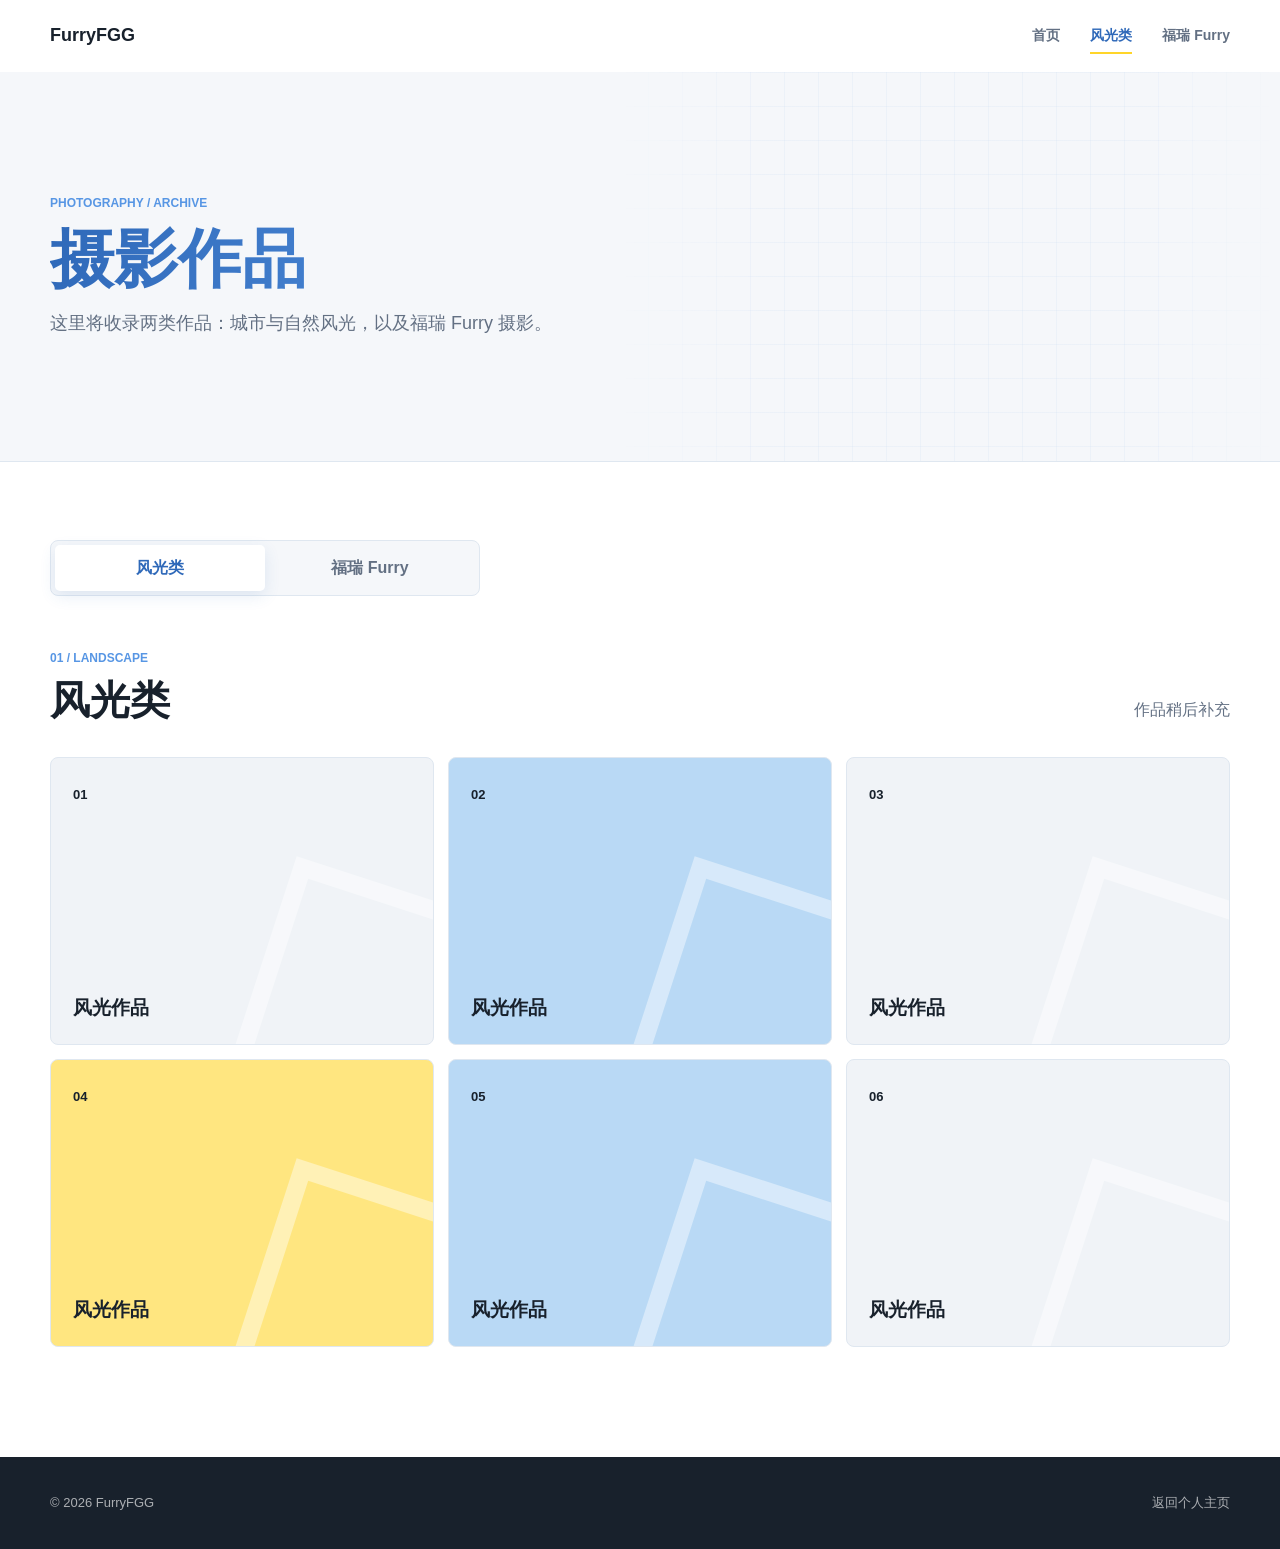
==== gallery.html @ 31b45faa "Redesign personal photography site" ====
<!doctype html>
<html lang="zh-CN">
  <head>
    <meta charset="UTF-8" />
    <meta name="viewport" content="width=device-width, initial-scale=1.0" />
    <meta name="theme-color" content="#4f8fe8" />
    <meta
      name="description"
      content="FurryFGG 风光狗的摄影作品集，收录风光类与福瑞 Furry 摄影。"
    />
    <meta property="og:type" content="website" />
    <meta property="og:title" content="摄影作品 · FurryFGG 风光狗" />
    <meta
      property="og:description"
      content="FurryFGG 的风光类与福瑞 Furry 摄影作品。"
    />
    <meta property="og:url" content="https://furryfgg.com/gallery.html" />
    <title>摄影作品 · FurryFGG 风光狗</title>
    <link rel="canonical" href="https://furryfgg.com/gallery.html" />
    <link rel="stylesheet" href="styles.css" />
    <script src="script.js" defer></script>
  </head>
  <body>
    <a class="skip-link" href="#gallery-main">跳到主要内容</a>

    <header class="site-header" data-header>
      <a class="brand" href="index.html" aria-label="返回首页">
        <span>FurryFGG</span>
      </a>

      <button
        class="menu-toggle"
        type="button"
        aria-label="打开导航"
        aria-expanded="false"
        aria-controls="site-nav"
        data-menu-toggle
      >
        <span></span>
        <span></span>
        <span></span>
      </button>

      <nav class="site-nav" id="site-nav" aria-label="作品导航" data-nav>
        <a href="index.html">首页</a>
        <a href="#landscape" data-gallery-link="landscape">风光类</a>
        <a href="#furry" data-gallery-link="furry">福瑞 Furry</a>
      </nav>
    </header>

    <main id="gallery-main">
      <section class="gallery-hero" aria-labelledby="gallery-title">
        <div class="hero-grid" aria-hidden="true"></div>
        <div class="gallery-hero-inner">
          <p class="section-number">PHOTOGRAPHY / ARCHIVE</p>
          <h1 id="gallery-title">摄影作品</h1>
          <p>这里将收录两类作品：城市与自然风光，以及福瑞 Furry 摄影。</p>
        </div>
      </section>

      <section class="gallery-section" aria-labelledby="gallery-tabs-title">
        <div class="section-inner">
          <h2 class="visually-hidden" id="gallery-tabs-title">作品分类</h2>

          <div class="gallery-tabs" id="gallery-tabs" role="tablist" aria-label="作品分类">
            <button
              type="button"
              role="tab"
              aria-selected="true"
              aria-controls="landscape"
              id="tab-landscape"
              data-gallery-tab="landscape"
            >风光类</button>
            <button
              type="button"
              role="tab"
              aria-selected="false"
              aria-controls="furry"
              id="tab-furry"
              tabindex="-1"
              data-gallery-tab="furry"
            >福瑞 Furry</button>
          </div>

          <section
            class="gallery-panel"
            id="landscape"
            role="tabpanel"
            aria-labelledby="tab-landscape"
            data-gallery-panel="landscape"
          >
            <div class="gallery-panel-heading">
              <p class="section-number">01 / LANDSCAPE</p>
              <h2>风光类</h2>
              <p>作品稍后补充</p>
            </div>
            <div class="gallery-grid">
              <article class="gallery-placeholder reveal"><span>01</span><p>风光作品</p></article>
              <article class="gallery-placeholder gallery-placeholder-blue reveal"><span>02</span><p>风光作品</p></article>
              <article class="gallery-placeholder reveal"><span>03</span><p>风光作品</p></article>
              <article class="gallery-placeholder gallery-placeholder-yellow reveal"><span>04</span><p>风光作品</p></article>
              <article class="gallery-placeholder gallery-placeholder-blue reveal"><span>05</span><p>风光作品</p></article>
              <article class="gallery-placeholder reveal"><span>06</span><p>风光作品</p></article>
            </div>
          </section>

          <section
            class="gallery-panel"
            id="furry"
            role="tabpanel"
            aria-labelledby="tab-furry"
            data-gallery-panel="furry"
            hidden
          >
            <div class="gallery-panel-heading">
              <p class="section-number">02 / FURRY</p>
              <h2>福瑞 Furry</h2>
              <p>作品稍后补充</p>
            </div>
            <div class="gallery-grid">
              <article class="gallery-placeholder gallery-placeholder-yellow reveal"><span>01</span><p>福瑞作品</p></article>
              <article class="gallery-placeholder reveal"><span>02</span><p>福瑞作品</p></article>
              <article class="gallery-placeholder gallery-placeholder-blue reveal"><span>03</span><p>福瑞作品</p></article>
              <article class="gallery-placeholder reveal"><span>04</span><p>福瑞作品</p></article>
              <article class="gallery-placeholder gallery-placeholder-yellow reveal"><span>05</span><p>福瑞作品</p></article>
              <article class="gallery-placeholder gallery-placeholder-blue reveal"><span>06</span><p>福瑞作品</p></article>
            </div>
          </section>
        </div>
      </section>
    </main>

    <footer class="site-footer">
      <p>© <span data-year>2026</span> FurryFGG</p>
      <a href="index.html">返回个人主页</a>
    </footer>
  </body>
</html>
---- styles.css ----
:root {
  --blue: #5796e4;
  --blue-deep: #2f69b9;
  --blue-light: #b8ddff;
  --yellow: #ffd529;
  --yellow-deep: #e4ac00;
  --ink: #18212c;
  --muted: #637083;
  --paper: #ffffff;
  --soft: #f5f7fa;
  --line: #dfe7f0;
  --header-height: 72px;
  --content-width: 1180px;
  --shadow: 0 18px 55px rgba(47, 105, 185, 0.12);
}

*,
*::before,
*::after {
  box-sizing: border-box;
  letter-spacing: 0;
}

html {
  scroll-behavior: smooth;
  scroll-padding-top: calc(var(--header-height) + 20px);
}

body {
  margin: 0;
  color: var(--ink);
  background: var(--paper);
  font-family: "Segoe UI", "PingFang SC", "Microsoft YaHei", sans-serif;
  font-size: 16px;
  line-height: 1.7;
  -webkit-font-smoothing: antialiased;
}

body.nav-open {
  overflow: hidden;
}

a {
  color: inherit;
  text-decoration: none;
}

button,
a {
  -webkit-tap-highlight-color: transparent;
}

button {
  color: inherit;
  font: inherit;
}

.skip-link {
  position: fixed;
  z-index: 1000;
  top: 12px;
  left: 12px;
  padding: 8px 12px;
  color: var(--paper);
  background: var(--blue-deep);
  border-radius: 4px;
  transform: translateY(-160%);
}

.skip-link:focus {
  transform: translateY(0);
}

.site-header {
  position: fixed;
  z-index: 100;
  top: 0;
  right: 0;
  left: 0;
  height: var(--header-height);
  display: flex;
  align-items: center;
  justify-content: space-between;
  padding: 0 max(24px, calc((100% - var(--content-width)) / 2));
  border-bottom: 1px solid transparent;
  background: rgba(255, 255, 255, 0.84);
  backdrop-filter: blur(16px);
  transition: box-shadow 180ms ease, border-color 180ms ease;
}

.site-header.is-scrolled {
  border-color: rgba(220, 226, 234, 0.88);
  box-shadow: 0 8px 24px rgba(24, 33, 44, 0.06);
}

.brand {
  display: inline-flex;
  align-items: center;
  gap: 10px;
  font-size: 18px;
  font-weight: 760;
}

.site-nav {
  display: flex;
  align-items: center;
  gap: 30px;
}

.site-nav a {
  position: relative;
  padding: 8px 0;
  color: var(--muted);
  font-size: 14px;
  font-weight: 650;
  transition: color 160ms ease;
}

.site-nav a::after {
  position: absolute;
  right: 0;
  bottom: 1px;
  left: 0;
  height: 2px;
  content: "";
  background: var(--yellow);
  transform: scaleX(0);
  transform-origin: right;
  transition: transform 180ms ease;
}

.site-nav a:hover,
.site-nav a:focus-visible,
.site-nav a.is-active {
  color: var(--blue-deep);
}

.site-nav a:hover::after,
.site-nav a:focus-visible::after,
.site-nav a.is-active::after {
  transform: scaleX(1);
  transform-origin: left;
}

.menu-toggle {
  display: none;
  width: 44px;
  height: 44px;
  padding: 11px;
  border: 0;
  background: transparent;
  cursor: pointer;
}

.menu-toggle span {
  display: block;
  width: 22px;
  height: 2px;
  margin: 4px 0;
  background: var(--ink);
  transition: transform 180ms ease, opacity 180ms ease;
}

.hero {
  position: relative;
  min-height: 78svh;
  margin-top: var(--header-height);
  overflow: hidden;
  background: var(--paper);
}

.hero-inner {
  position: relative;
  z-index: 2;
  width: min(calc(100% - 48px), var(--content-width));
  min-height: 78svh;
  margin: 0 auto;
  display: flex;
  align-items: center;
}

.hero-copy {
  position: relative;
  z-index: 3;
  width: 70%;
  padding: 54px 0 80px;
}

.eyebrow,
.section-number,
.photo-slot p,
.coming-note,
.friend-info-label {
  margin: 0;
  font-size: 12px;
  line-height: 1.4;
  font-weight: 800;
  text-transform: uppercase;
}

.eyebrow {
  display: inline-flex;
  align-items: center;
  gap: 10px;
  color: var(--blue);
}

.eyebrow::before {
  width: 34px;
  height: 4px;
  content: "";
  background: var(--yellow);
}

.hero h1 {
  margin: 18px 0 24px;
  font-size: 76px;
  line-height: 0.98;
  font-weight: 820;
}

.hero h1 span,
.hero h1 strong {
  display: block;
}

.hero h1 span {
  color: var(--ink);
}

.hero h1 strong {
  margin-top: 10px;
  color: transparent;
  background: linear-gradient(100deg, var(--blue-deep), var(--blue), var(--blue-light));
  background-clip: text;
  -webkit-background-clip: text;
  font-weight: inherit;
}

.hero-lead {
  max-width: 560px;
  margin: 0;
  color: var(--muted);
  font-size: 19px;
}

.hero-actions {
  display: flex;
  flex-wrap: wrap;
  gap: 12px;
  margin-top: 30px;
}

.button {
  min-height: 46px;
  display: inline-flex;
  align-items: center;
  justify-content: center;
  padding: 11px 20px;
  border: 1px solid transparent;
  border-radius: 6px;
  font-size: 15px;
  font-weight: 750;
  transition: transform 160ms ease, box-shadow 160ms ease, background 160ms ease;
}

.button:hover {
  transform: translateY(-2px);
}

.button:focus-visible,
.site-nav a:focus-visible,
.contact-source a:focus-visible,
.menu-toggle:focus-visible {
  outline: 3px solid rgba(87, 150, 228, 0.28);
  outline-offset: 3px;
}

.button-primary {
  color: var(--paper);
  background: var(--blue);
  box-shadow: 0 10px 24px rgba(87, 150, 228, 0.24);
}

.button-primary:hover {
  background: var(--blue-deep);
}

.button-secondary {
  color: var(--ink);
  border-color: var(--line);
  background: var(--paper);
}

.button-secondary:hover {
  border-color: var(--yellow-deep);
  box-shadow: 0 10px 24px rgba(24, 33, 44, 0.08);
}

.hero-watermark {
  position: absolute;
  z-index: 1;
  right: 0;
  margin: 0;
  color: rgba(87, 150, 228, 0.1);
  font-size: 190px;
  line-height: 1;
  font-weight: 900;
  user-select: none;
}

.hero-grid {
  position: absolute;
  inset: 0 0 0 48%;
  opacity: 0.72;
  background-image: linear-gradient(rgba(87, 150, 228, 0.07) 1px, transparent 1px),
    linear-gradient(90deg, rgba(87, 150, 228, 0.07) 1px, transparent 1px);
  background-size: 34px 34px;
  mask-image: linear-gradient(to right, transparent, #000 22%, #000 80%, transparent);
}

.hero-accent {
  position: absolute;
  z-index: 1;
  top: 13%;
  right: 6%;
  width: 170px;
  height: 12px;
  background: var(--yellow);
  transform: rotate(-5deg);
}

.scroll-cue {
  position: absolute;
  z-index: 5;
  bottom: 18px;
  left: 50%;
  width: 38px;
  height: 38px;
  display: grid;
  place-items: center;
  color: var(--blue-deep);
  border: 1px solid var(--line);
  border-radius: 50%;
  background: var(--paper);
  transform: translateX(-50%);
  animation: cue-bounce 1.8s ease-in-out infinite;
}

.section {
  padding: 104px 24px;
}

.section-inner {
  width: min(100%, var(--content-width));
  margin: 0 auto;
}

.about-section {
  background: var(--soft);
  border-top: 1px solid var(--line);
}

.section-heading {
  max-width: 760px;
  margin-bottom: 54px;
}

.section-number {
  margin-bottom: 13px;
  color: var(--blue);
}

.section-heading h2,
.friends-copy h2,
.contact-inner h2 {
  margin: 0;
  font-size: 46px;
  line-height: 1.15;
}

.section-heading > p:last-child {
  margin: 18px 0 0;
  color: var(--muted);
  font-size: 17px;
}

.about-source {
  display: grid;
  grid-template-columns: repeat(2, minmax(0, 1fr));
  gap: 0 64px;
  border-top: 1px solid var(--line);
}

.about-source p {
  margin: 0;
  padding: 28px 0;
  color: var(--muted);
  border-bottom: 1px solid var(--line);
}

.about-source p:first-child {
  grid-column: 1 / -1;
  color: var(--ink);
  font-size: 24px;
  font-weight: 760;
}

.signature-band {
  padding: 62px 24px;
  background: #e4f1fc;
  border-top: 1px solid #cee3f6;
  border-bottom: 1px solid #cee3f6;
}

.signature-inner {
  width: min(100%, var(--content-width));
  margin: 0 auto;
  display: grid;
  grid-template-columns: 8px 1fr;
  gap: 26px;
  align-items: stretch;
}

.signature-inner > span {
  background: var(--yellow);
}

.signature-inner blockquote {
  margin: 0;
}

.signature-inner p {
  margin: 0;
  color: var(--blue-deep);
  font-size: 23px;
  line-height: 1.6;
  font-weight: 720;
}

.signature-inner p + p {
  margin-top: 7px;
  color: #477196;
  font-size: 18px;
  font-weight: 650;
}

.photography-section {
  background: var(--paper);
}

.section-heading-row {
  max-width: none;
  display: grid;
  grid-template-columns: 1fr minmax(260px, 420px);
  gap: 64px;
  align-items: end;
}

.section-heading-row > p:last-child {
  margin: 0 0 3px;
}

.photo-grid {
  display: grid;
  grid-template-columns: 1.45fr 1fr;
  grid-template-rows: repeat(2, minmax(230px, 1fr));
  gap: 14px;
}

.photo-slot {
  position: relative;
  min-height: 230px;
  overflow: hidden;
  padding: 24px;
  border: 1px solid var(--line);
  border-radius: 8px;
  background-color: var(--soft);
}

.photo-slot::before,
.photo-slot::after {
  position: absolute;
  content: "";
  pointer-events: none;
}

.photo-slot::before {
  inset: 18px;
  border: 1px solid rgba(255, 255, 255, 0.45);
  border-radius: 4px;
}

.photo-slot::after {
  right: 0;
  bottom: 0;
  width: 44%;
  height: 36%;
  background: var(--yellow);
  clip-path: polygon(100% 0, 100% 100%, 0 100%);
  opacity: 0.92;
}

.photo-slot-feature {
  grid-row: 1 / 3;
  min-height: 474px;
  color: var(--ink);
  background: linear-gradient(145deg, #dfefff 0%, #acd4f8 58%, #7fb8ed 100%);
}

.photo-slot-warm {
  color: var(--ink);
  background: #edf0f4;
}

.photo-slot-warm::before {
  border-color: rgba(24, 33, 44, 0.12);
}

.photo-slot-dark {
  color: var(--ink);
  background: #c9ddf1;
}

.photo-slot > div {
  position: absolute;
  z-index: 2;
  bottom: 26px;
  left: 26px;
}

.photo-slot p {
  opacity: 0.72;
}

.photo-slot h3 {
  margin: 2px 0 0;
  font-size: 30px;
  line-height: 1.2;
}

.photo-index {
  position: relative;
  z-index: 2;
  font-size: 13px;
  font-weight: 800;
}

.coming-note {
  display: flex;
  align-items: center;
  gap: 12px;
  margin: 0;
  color: var(--muted);
}

.coming-note span {
  width: 54px;
  height: 3px;
  background: var(--yellow);
}

.photo-footer {
  display: flex;
  align-items: center;
  justify-content: space-between;
  gap: 24px;
  margin-top: 26px;
}

.more-link {
  display: inline-flex;
  align-items: center;
  gap: 10px;
  padding: 8px 0;
  color: var(--blue-deep);
  font-weight: 760;
}

.more-link span {
  font-size: 22px;
  transition: transform 160ms ease;
}

.more-link:hover span {
  transform: translateX(5px);
}

.gallery-hero {
  position: relative;
  min-height: 390px;
  margin-top: var(--header-height);
  overflow: hidden;
  display: flex;
  align-items: center;
  background: var(--soft);
  border-bottom: 1px solid var(--line);
}

.gallery-hero-inner {
  position: relative;
  z-index: 2;
  width: min(calc(100% - 48px), var(--content-width));
  margin: 0 auto;
  padding: 76px 0;
}

.gallery-hero h1 {
  margin: 8px 0 14px;
  color: transparent;
  background: linear-gradient(100deg, var(--blue-deep), var(--blue), #8fc8f6);
  background-clip: text;
  -webkit-background-clip: text;
  font-size: 64px;
  line-height: 1.08;
}

.gallery-hero-inner > p:last-child {
  max-width: 610px;
  margin: 0;
  color: var(--muted);
  font-size: 18px;
}

.gallery-section {
  padding: 78px 24px 110px;
}

.visually-hidden {
  position: absolute;
  width: 1px;
  height: 1px;
  padding: 0;
  overflow: hidden;
  clip: rect(0 0 0 0);
  white-space: nowrap;
  border: 0;
}

.gallery-tabs {
  width: min(100%, 430px);
  display: grid;
  grid-template-columns: repeat(2, 1fr);
  margin-bottom: 54px;
  padding: 4px;
  border: 1px solid var(--line);
  border-radius: 8px;
  background: var(--soft);
}

.gallery-tabs button {
  min-height: 46px;
  padding: 8px 16px;
  color: var(--muted);
  border: 0;
  border-radius: 5px;
  background: transparent;
  font-weight: 740;
  cursor: pointer;
}

.gallery-tabs button[aria-selected="true"] {
  color: var(--blue-deep);
  background: var(--paper);
  box-shadow: 0 5px 16px rgba(47, 105, 185, 0.12);
}

.gallery-tabs button:focus-visible {
  outline: 3px solid rgba(87, 150, 228, 0.28);
  outline-offset: 2px;
}

.gallery-panel[hidden] {
  display: none;
}

.gallery-panel-heading {
  display: grid;
  grid-template-columns: 1fr auto;
  align-items: end;
  gap: 18px 48px;
  margin-bottom: 34px;
}

.gallery-panel-heading .section-number {
  grid-column: 1 / -1;
  margin-bottom: -8px;
}

.gallery-panel-heading h2,
.gallery-panel-heading p {
  margin: 0;
}

.gallery-panel-heading h2 {
  font-size: 40px;
  line-height: 1.15;
}

.gallery-panel-heading > p:last-child {
  color: var(--muted);
}

.gallery-grid {
  display: grid;
  grid-template-columns: repeat(3, minmax(0, 1fr));
  gap: 14px;
}

.gallery-placeholder {
  position: relative;
  aspect-ratio: 4 / 3;
  overflow: hidden;
  padding: 22px;
  border: 1px solid var(--line);
  border-radius: 8px;
  background: #f0f3f7;
}

.gallery-placeholder::after {
  position: absolute;
  right: -12%;
  bottom: -22%;
  width: 58%;
  aspect-ratio: 1;
  content: "";
  border: 18px solid rgba(255, 255, 255, 0.42);
  transform: rotate(18deg);
}

.gallery-placeholder-blue {
  background: #b9d9f5;
}

.gallery-placeholder-yellow {
  background: #ffe680;
}

.gallery-placeholder span,
.gallery-placeholder p {
  position: relative;
  z-index: 2;
}

.gallery-placeholder span {
  font-size: 13px;
  font-weight: 800;
}

.gallery-placeholder p {
  position: absolute;
  bottom: 20px;
  left: 22px;
  margin: 0;
  font-size: 19px;
  font-weight: 760;
}

.friends-section {
  position: relative;
  min-height: 560px;
  overflow: hidden;
  color: var(--ink);
  background: linear-gradient(120deg, #dceeff 0%, #a9d4f8 58%, #83bae9 100%);
}

.friends-inner {
  position: relative;
  z-index: 3;
  width: min(calc(100% - 48px), var(--content-width));
  min-height: 560px;
  margin: 0 auto;
  padding: 102px 0;
  display: grid;
  grid-template-columns: minmax(340px, 0.9fr) minmax(380px, 1fr);
  gap: 90px;
  align-items: start;
}

.friends-copy {
  max-width: 550px;
}

.section-number-light {
  color: #9a7600;
}

.friends-copy h2 {
  font-size: 48px;
}

.friends-copy > p:not(.section-number) {
  margin: 20px 0 28px;
  color: #3f5c78;
  font-size: 17px;
}

.button-yellow {
  color: #3b3100;
  background: var(--yellow);
  box-shadow: 0 12px 28px rgba(47, 105, 185, 0.18);
}

.button-yellow:hover {
  background: #ffe264;
}

.friend-info {
  position: relative;
  z-index: 4;
  padding: 28px;
  border: 1px solid rgba(255, 255, 255, 0.78);
  border-radius: 8px;
  background: rgba(255, 255, 255, 0.64);
  backdrop-filter: blur(12px);
}

.friend-info-label {
  margin-bottom: 14px;
  color: #8b6b00;
}

.friend-info dl,
.friend-info dd {
  margin: 0;
}

.friend-info dl > div {
  display: grid;
  grid-template-columns: 70px 1fr;
  gap: 18px;
  padding: 13px 0;
  border-top: 1px solid rgba(47, 105, 185, 0.2);
}

.friend-info dt {
  color: var(--muted);
}

.friend-info dd {
  overflow-wrap: anywhere;
  font-weight: 650;
}

.contact-section {
  padding-top: 86px;
  padding-bottom: 86px;
  background: var(--soft);
}

.contact-inner {
  display: grid;
  grid-template-columns: 0.72fr 1.28fr;
  gap: 80px;
  align-items: start;
}

.contact-source {
  display: grid;
  border-top: 1px solid var(--line);
}

.contact-source p {
  margin: 0;
  padding: 15px 0;
  overflow-wrap: anywhere;
  border-bottom: 1px solid var(--line);
  font-size: 14px;
}

.contact-source a {
  font-weight: 700;
  text-decoration: underline;
  text-decoration-color: rgba(87, 150, 228, 0.36);
  text-underline-offset: 4px;
}

.contact-source a:hover {
  color: var(--blue);
}

.site-footer {
  min-height: 92px;
  display: flex;
  align-items: center;
  justify-content: space-between;
  gap: 20px;
  padding: 24px max(24px, calc((100% - var(--content-width)) / 2));
  color: rgba(255, 255, 255, 0.64);
  background: var(--ink);
  font-size: 13px;
}

.site-footer p {
  margin: 0;
}

.reveal {
  opacity: 0;
  transform: translateY(24px);
  transition: opacity 620ms ease, transform 620ms cubic-bezier(0.22, 1, 0.36, 1);
}

.reveal.is-visible {
  opacity: 1;
  transform: translateY(0);
}

@keyframes cue-bounce {
  0%,
  100% {
    transform: translate(-50%, 0);
  }
  50% {
    transform: translate(-50%, 5px);
  }
}

@media (max-width: 920px) {
  .hero h1 {
    font-size: 60px;
  }

  .hero-copy {
    width: 74%;
  }

  .hero-watermark {
    right: -20px;
    font-size: 150px;
  }

  .friends-inner {
    grid-template-columns: 1fr 1fr;
    gap: 42px;
  }

}

@media (max-width: 760px) {
  :root {
    --header-height: 64px;
  }

  .site-header {
    padding: 0 18px;
  }

  .menu-toggle {
    display: block;
  }

  .menu-toggle[aria-expanded="true"] span:nth-child(1) {
    transform: translateY(6px) rotate(45deg);
  }

  .menu-toggle[aria-expanded="true"] span:nth-child(2) {
    opacity: 0;
  }

  .menu-toggle[aria-expanded="true"] span:nth-child(3) {
    transform: translateY(-6px) rotate(-45deg);
  }

  .site-nav {
    position: fixed;
    top: var(--header-height);
    right: 0;
    left: 0;
    height: calc(100svh - var(--header-height));
    display: flex;
    flex-direction: column;
    align-items: stretch;
    gap: 0;
    padding: 34px 24px;
    background: rgba(255, 255, 255, 0.98);
    visibility: hidden;
    opacity: 0;
    transform: translateY(-12px);
    transition: opacity 180ms ease, transform 180ms ease, visibility 180ms ease;
  }

  .site-nav.is-open {
    visibility: visible;
    opacity: 1;
    transform: translateY(0);
  }

  .site-nav a {
    padding: 16px 2px;
    border-bottom: 1px solid var(--line);
    font-size: 20px;
  }

  .site-nav a::after {
    display: none;
  }

  .hero,
  .hero-inner {
    min-height: 80svh;
  }

  .hero-inner {
    width: calc(100% - 36px);
    align-items: flex-start;
  }

  .hero-copy {
    width: 100%;
    padding: 52px 0 150px;
  }

  .hero h1 {
    margin-top: 14px;
    font-size: 50px;
  }

  .hero-lead {
    max-width: 92%;
    font-size: 17px;
  }

  .hero-watermark {
    right: -28px;
    bottom: 10%;
    font-size: 112px;
  }

  .hero-grid {
    left: 25%;
  }

  .hero-accent {
    top: auto;
    right: 8%;
    bottom: 22%;
    width: 110px;
    height: 9px;
  }

  .section {
    padding: 78px 18px;
  }

  .section-heading {
    margin-bottom: 38px;
  }

  .section-heading h2,
  .friends-copy h2,
  .contact-inner h2 {
    font-size: 36px;
  }

  .contact-inner,
  .section-heading-row {
    grid-template-columns: 1fr;
  }

  .about-source {
    grid-template-columns: 1fr;
  }

  .about-source p:first-child {
    grid-column: auto;
  }

  .signature-band {
    padding: 48px 18px;
  }

  .signature-inner {
    grid-template-columns: 6px 1fr;
    gap: 18px;
  }

  .signature-inner p {
    font-size: 20px;
  }

  .signature-inner p + p {
    font-size: 16px;
  }

  .section-heading-row {
    gap: 20px;
  }

  .photo-grid {
    grid-template-columns: 1fr;
    grid-template-rows: auto;
  }

  .photo-slot-feature {
    grid-row: auto;
    min-height: 390px;
  }

  .photo-footer {
    align-items: flex-start;
  }

  .gallery-hero {
    min-height: 330px;
  }

  .gallery-hero-inner {
    width: calc(100% - 36px);
    padding: 60px 0;
  }

  .gallery-hero h1 {
    font-size: 48px;
  }

  .gallery-section {
    padding: 60px 18px 82px;
  }

  .gallery-tabs {
    margin-bottom: 42px;
  }

  .gallery-grid {
    grid-template-columns: repeat(2, minmax(0, 1fr));
  }

  .friends-section,
  .friends-inner {
    min-height: 620px;
  }

  .friends-inner {
    grid-template-columns: 1fr;
    gap: 38px;
    padding: 78px 0;
  }

  .friend-info {
    max-width: 560px;
  }

  .contact-inner {
    gap: 36px;
  }

  .site-footer {
    flex-direction: column;
    align-items: flex-start;
    justify-content: center;
  }
}

@media (max-width: 420px) {
  .brand {
    font-size: 16px;
  }

  .hero-copy {
    padding-top: 36px;
    padding-bottom: 130px;
  }

  .hero h1 {
    font-size: 42px;
  }

  .hero-actions {
    gap: 9px;
  }

  .button {
    padding-right: 16px;
    padding-left: 16px;
  }

  .photo-footer {
    flex-direction: column;
    gap: 10px;
  }

  .gallery-hero h1 {
    font-size: 40px;
  }

  .gallery-panel-heading {
    grid-template-columns: 1fr;
    gap: 8px;
  }

  .gallery-panel-heading .section-number {
    grid-column: auto;
    margin-bottom: 2px;
  }

  .gallery-panel-heading h2 {
    font-size: 32px;
  }

  .gallery-grid {
    grid-template-columns: 1fr;
  }

  .section-heading h2,
  .friends-copy h2,
  .contact-inner h2 {
    font-size: 32px;
  }

  .friend-info {
    padding: 22px;
  }

  .friend-info dl > div {
    grid-template-columns: 58px 1fr;
    gap: 10px;
  }
}

@media (prefers-reduced-motion: reduce) {
  html {
    scroll-behavior: auto;
  }

  *,
  *::before,
  *::after {
    animation-duration: 0.01ms !important;
    animation-iteration-count: 1 !important;
    scroll-behavior: auto !important;
    transition-duration: 0.01ms !important;
  }
}
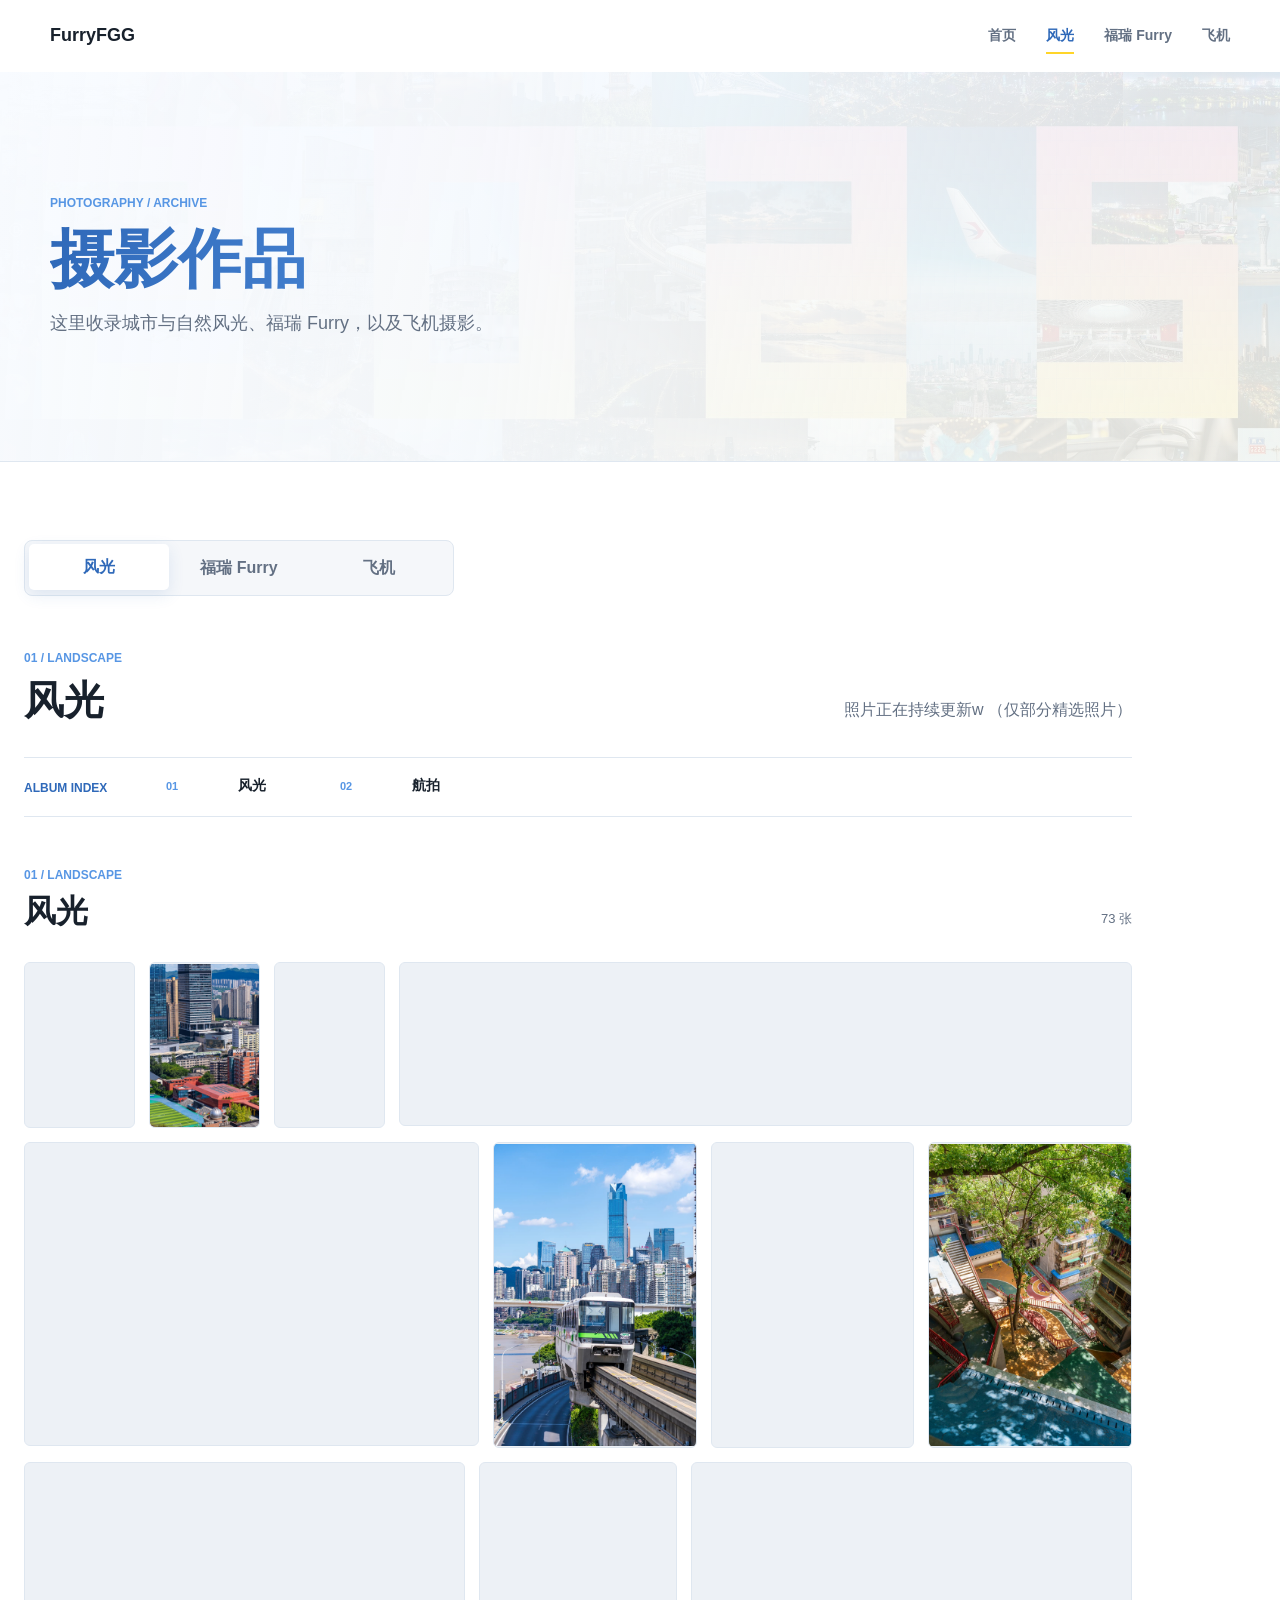
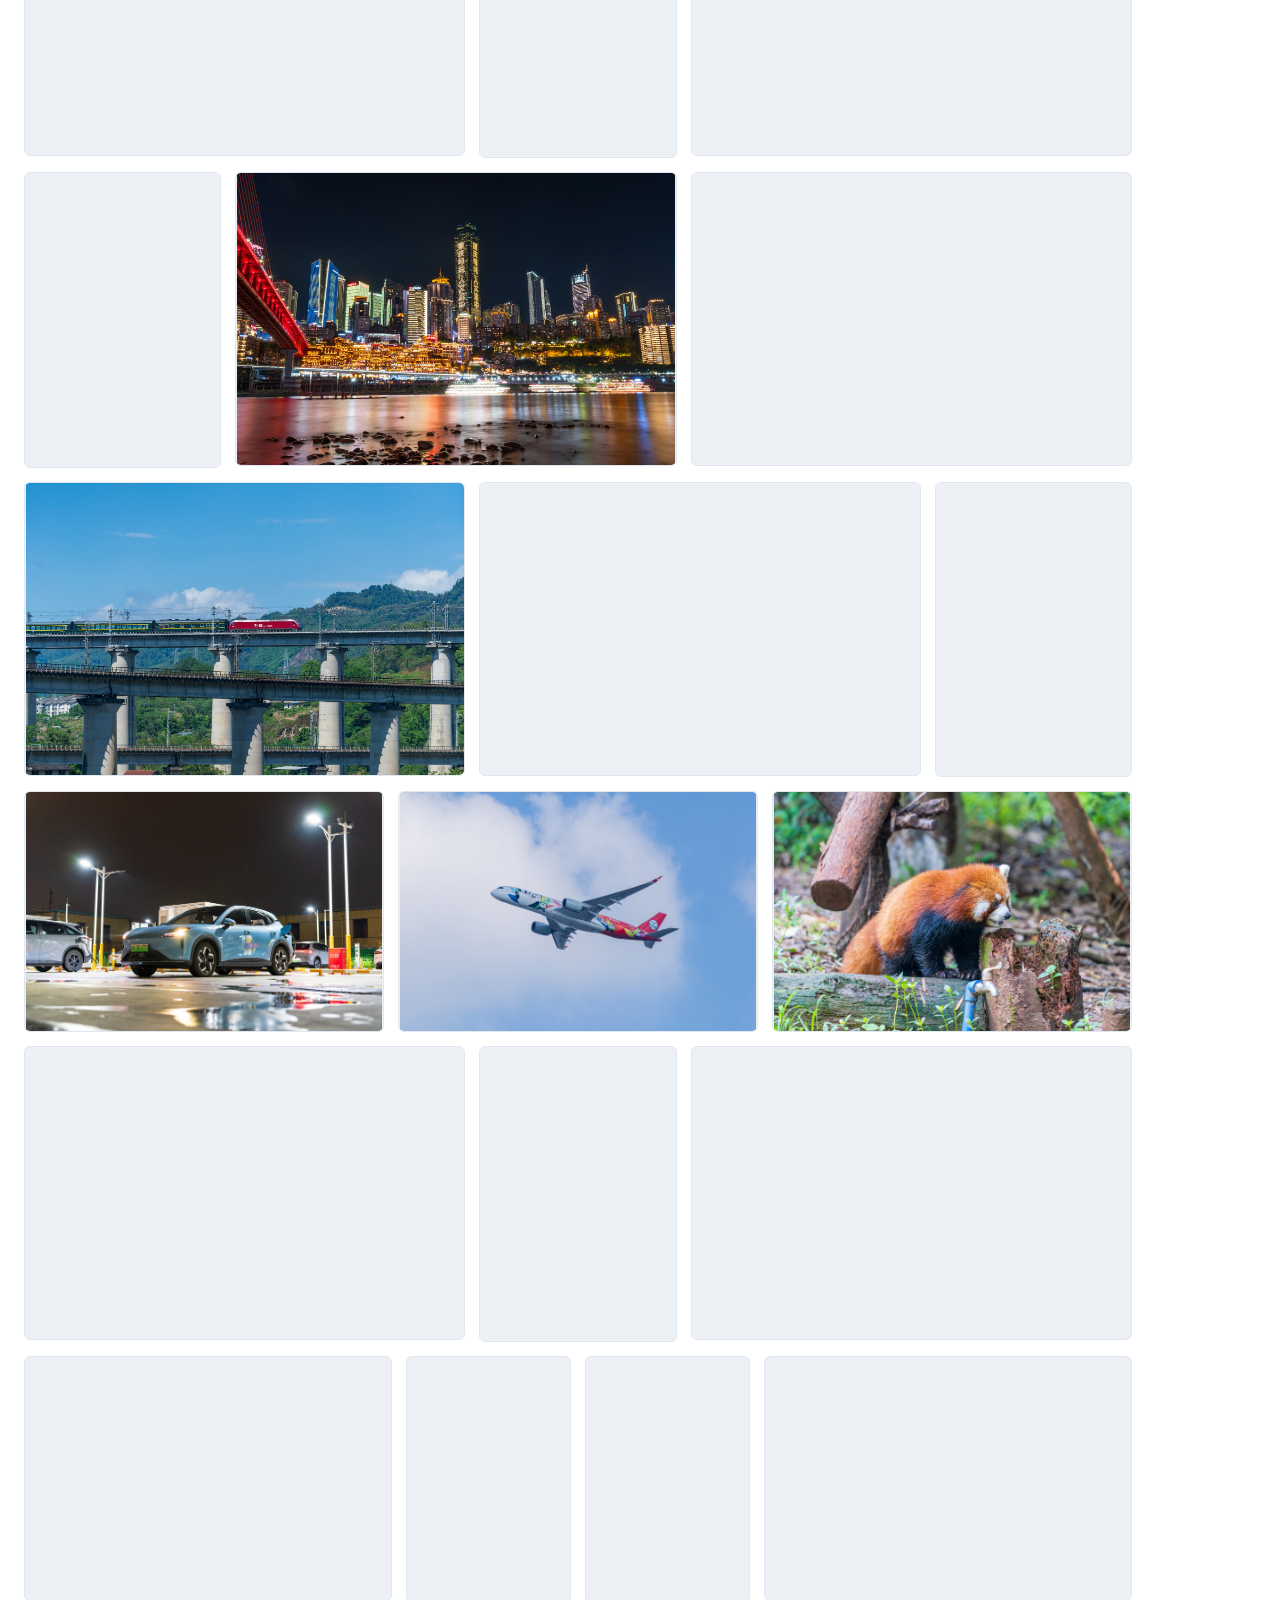
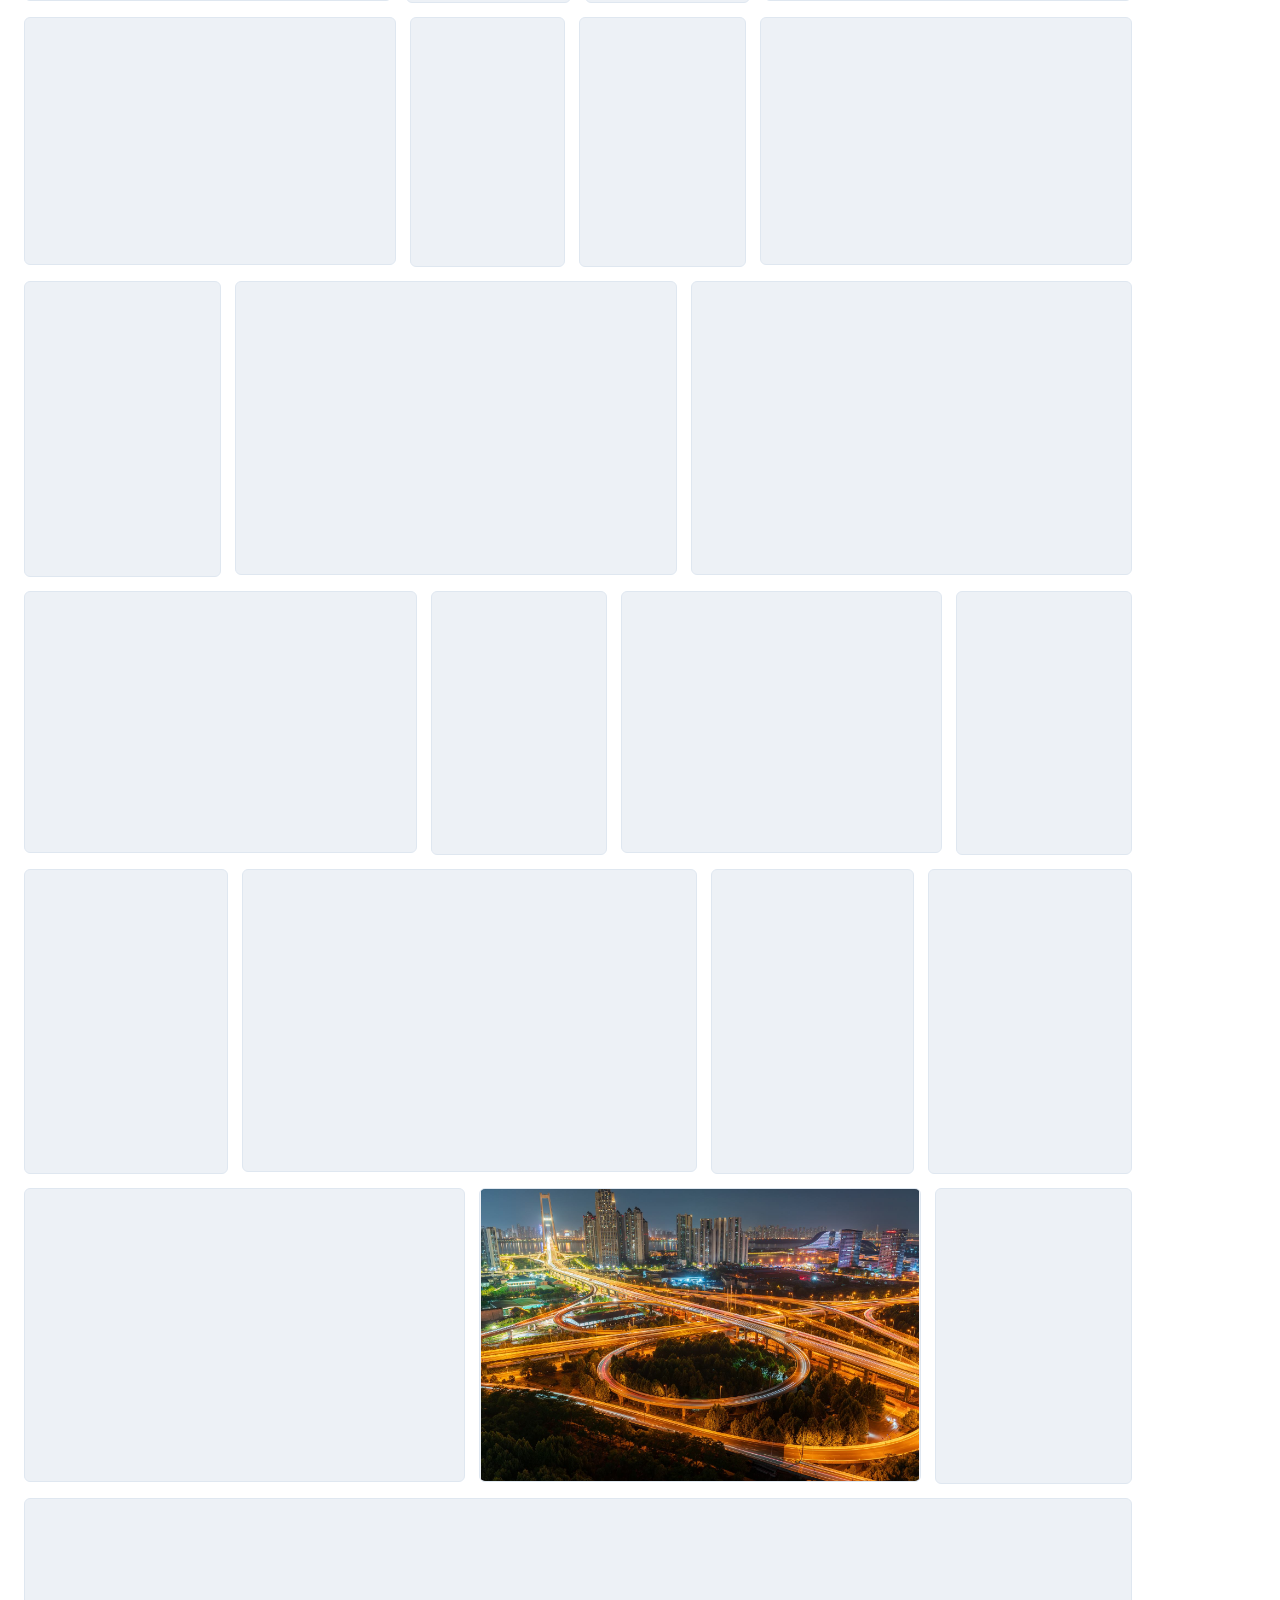
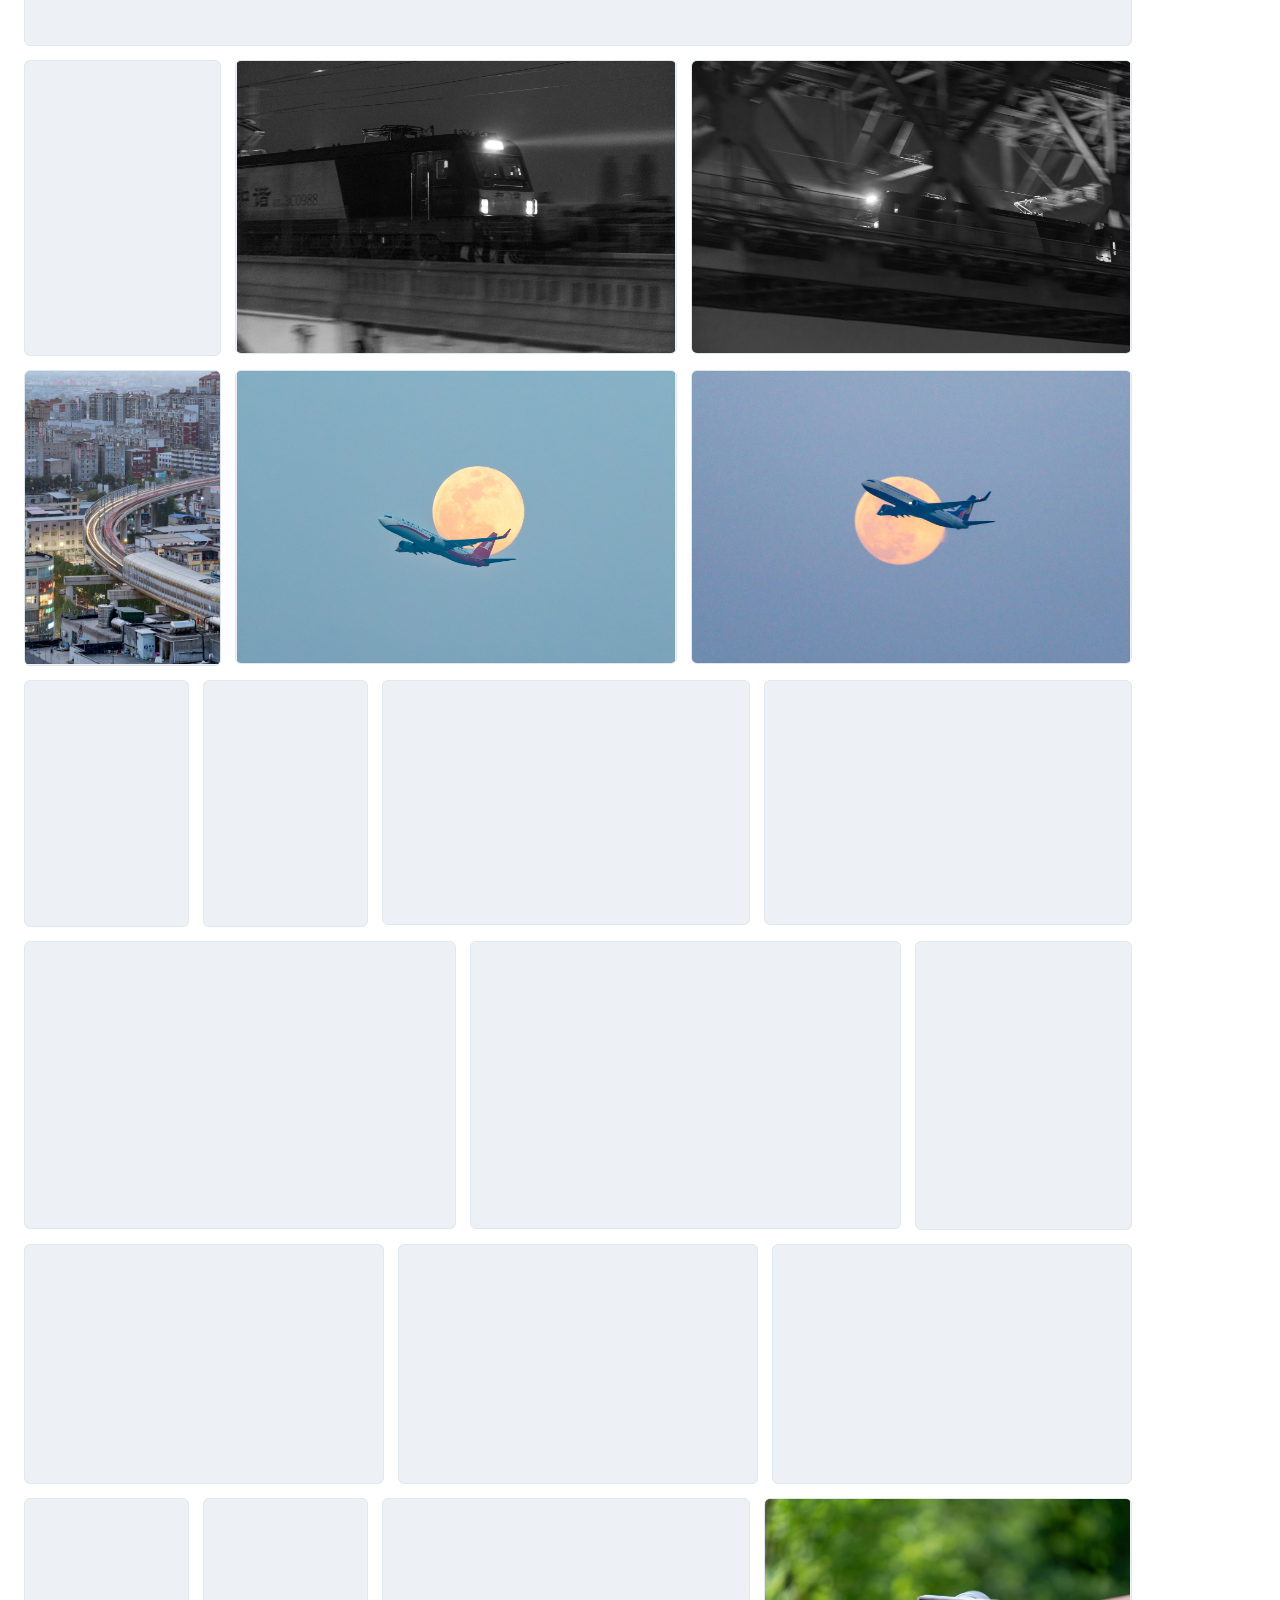
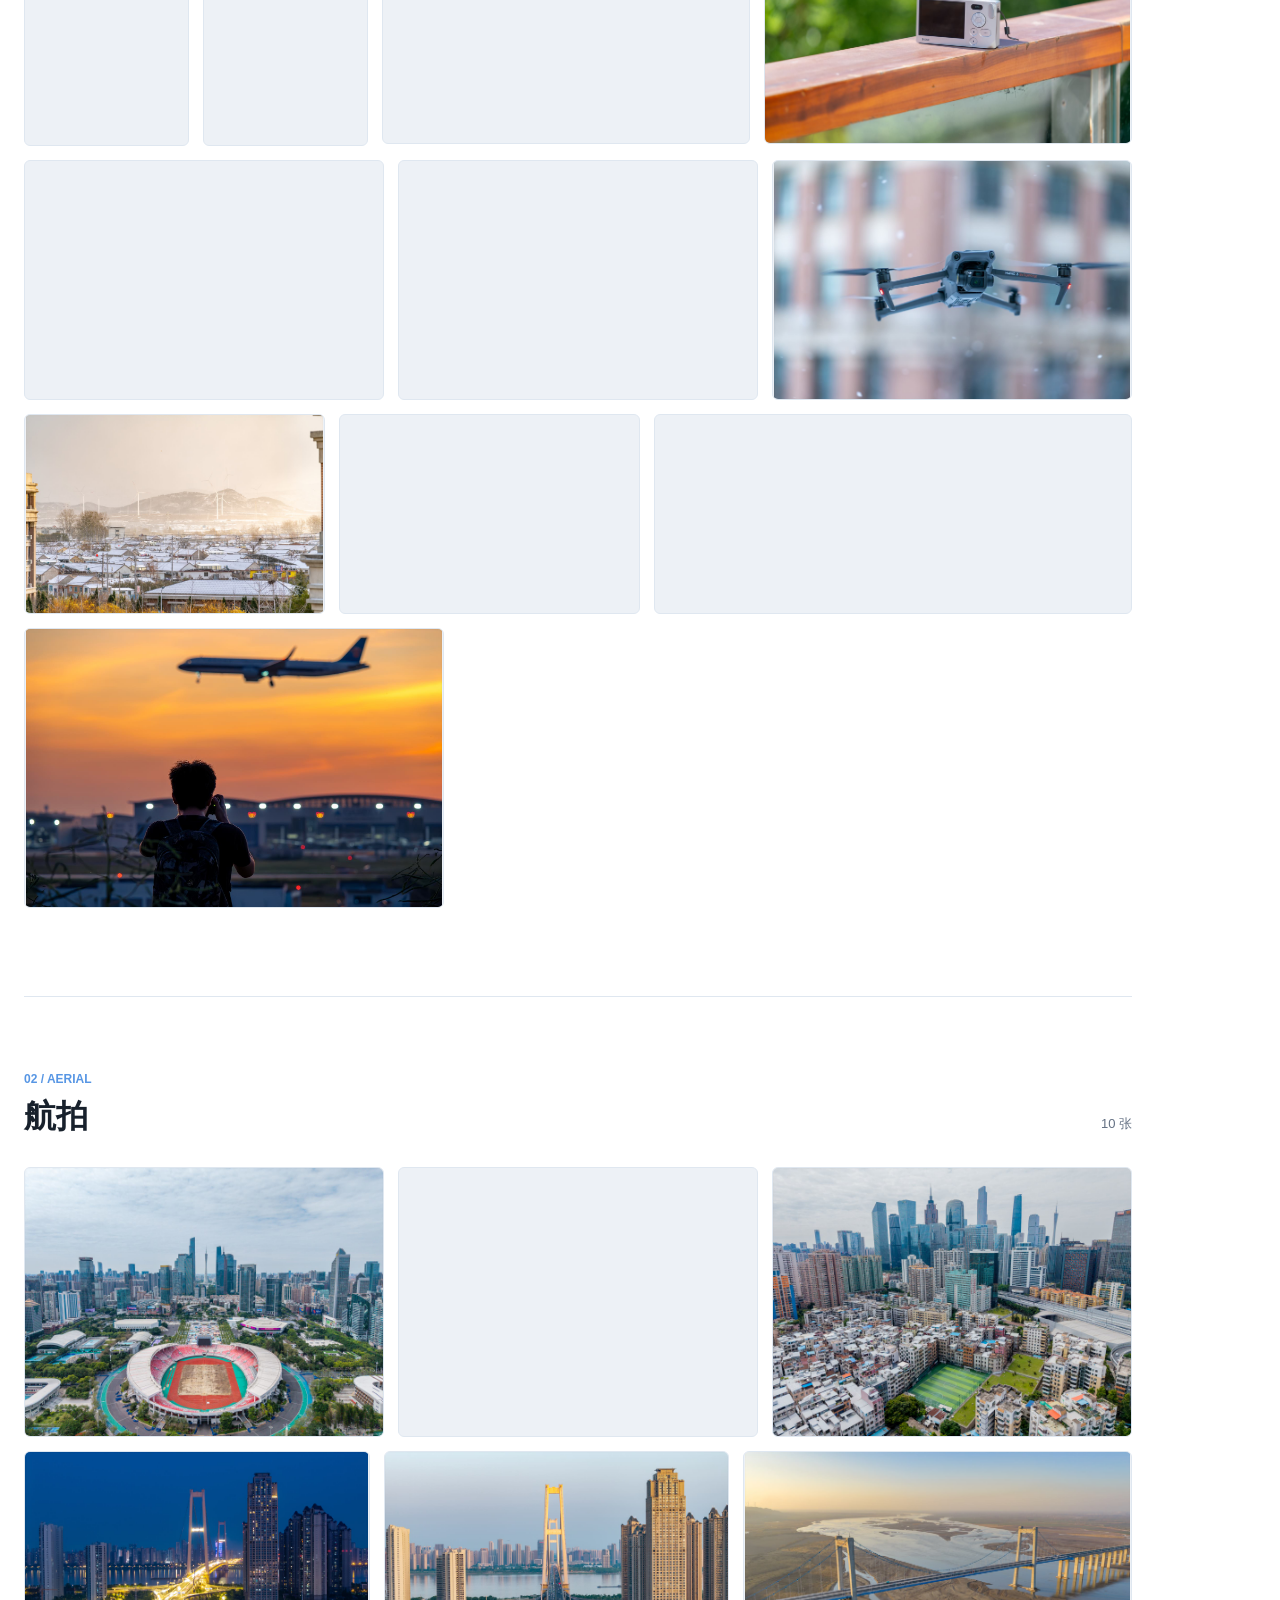
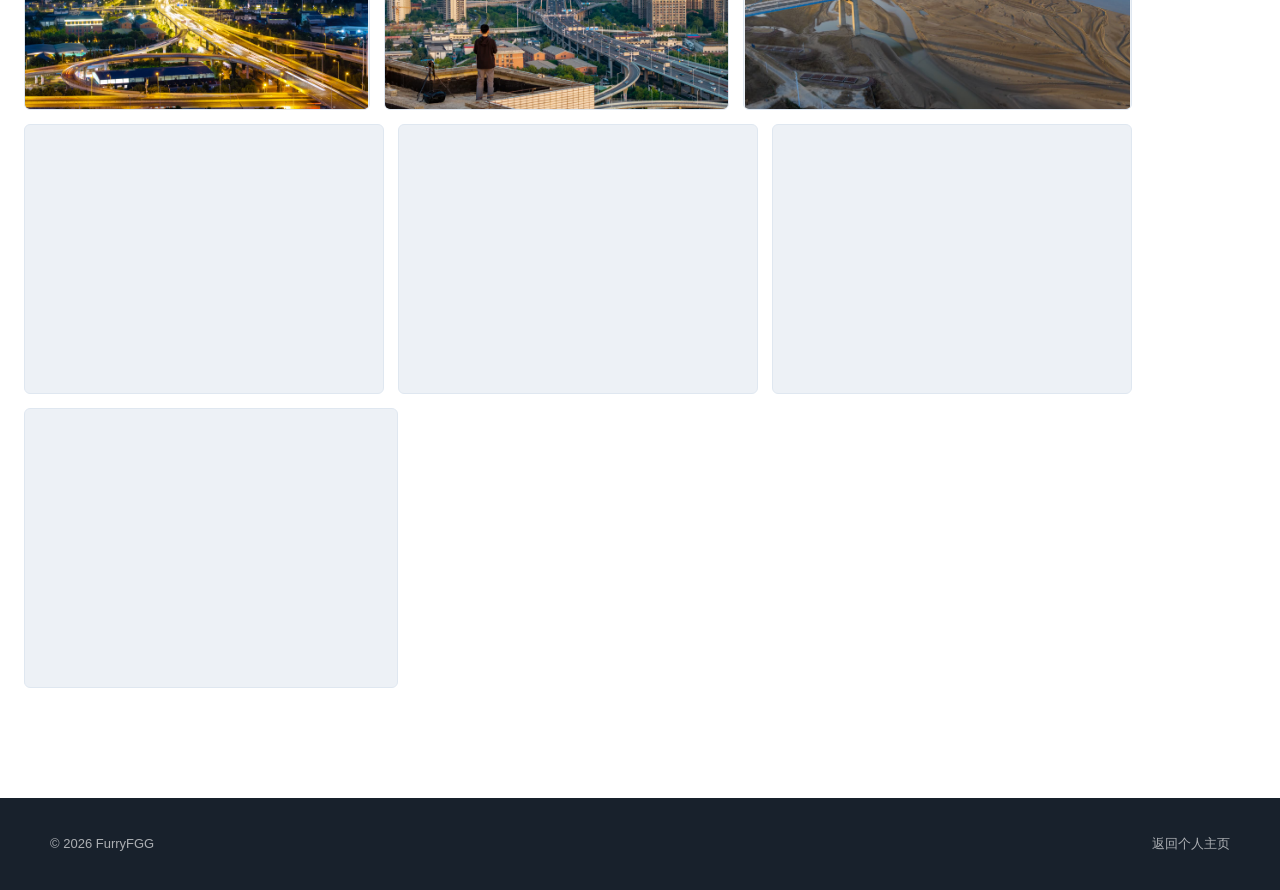
==== commit d99c6c9b: "Update portfolio and gallery navigation" ====
--- a/gallery.html
+++ b/gallery.html
@@ -6,21 +6,23 @@
     <meta name="theme-color" content="#4f8fe8" />
     <meta
       name="description"
-      content="FurryFGG 风光狗的摄影作品集，收录风光类与福瑞 Furry 摄影。"
+      content="FurryFGG 风光狗的摄影作品集，收录风光、福瑞 Furry 与飞机摄影。"
     />
     <meta property="og:type" content="website" />
     <meta property="og:title" content="摄影作品 · FurryFGG 风光狗" />
     <meta
       property="og:description"
-      content="FurryFGG 的风光类与福瑞 Furry 摄影作品。"
+      content="FurryFGG 的风光、福瑞 Furry 与飞机摄影作品。"
     />
     <meta property="og:url" content="https://furryfgg.com/gallery.html" />
     <title>摄影作品 · FurryFGG 风光狗</title>
     <link rel="canonical" href="https://furryfgg.com/gallery.html" />
+    <script>document.documentElement.classList.add("has-js");</script>
     <link rel="stylesheet" href="styles.css" />
+    <script src="gallery-data.js" defer></script>
     <script src="script.js" defer></script>
   </head>
-  <body>
+  <body id="gallery-top">
     <a class="skip-link" href="#gallery-main">跳到主要内容</a>
 
     <header class="site-header" data-header>
@@ -43,8 +45,9 @@
 
       <nav class="site-nav" id="site-nav" aria-label="作品导航" data-nav>
         <a href="index.html">首页</a>
-        <a href="#landscape" data-gallery-link="landscape">风光类</a>
+        <a href="#landscape" data-gallery-link="landscape">风光</a>
         <a href="#furry" data-gallery-link="furry">福瑞 Furry</a>
+        <a href="#aircraft" data-gallery-link="aircraft">飞机</a>
       </nav>
     </header>
 
@@ -54,7 +57,7 @@
         <div class="gallery-hero-inner">
           <p class="section-number">PHOTOGRAPHY / ARCHIVE</p>
           <h1 id="gallery-title">摄影作品</h1>
-          <p>这里将收录两类作品：城市与自然风光，以及福瑞 Furry 摄影。</p>
+          <p>这里收录城市与自然风光、福瑞 Furry，以及飞机摄影。</p>
         </div>
       </section>
 
@@ -70,7 +73,7 @@
               aria-controls="landscape"
               id="tab-landscape"
               data-gallery-tab="landscape"
-            >风光类</button>
+            >风光</button>
             <button
               type="button"
               role="tab"
@@ -80,6 +83,15 @@
               tabindex="-1"
               data-gallery-tab="furry"
             >福瑞 Furry</button>
+            <button
+              type="button"
+              role="tab"
+              aria-selected="false"
+              aria-controls="aircraft"
+              id="tab-aircraft"
+              tabindex="-1"
+              data-gallery-tab="aircraft"
+            >飞机</button>
           </div>
 
           <section
@@ -91,17 +103,33 @@
           >
             <div class="gallery-panel-heading">
               <p class="section-number">01 / LANDSCAPE</p>
-              <h2>风光类</h2>
-              <p>作品稍后补充</p>
-            </div>
-            <div class="gallery-grid">
-              <article class="gallery-placeholder reveal"><span>01</span><p>风光作品</p></article>
-              <article class="gallery-placeholder gallery-placeholder-blue reveal"><span>02</span><p>风光作品</p></article>
-              <article class="gallery-placeholder reveal"><span>03</span><p>风光作品</p></article>
-              <article class="gallery-placeholder gallery-placeholder-yellow reveal"><span>04</span><p>风光作品</p></article>
-              <article class="gallery-placeholder gallery-placeholder-blue reveal"><span>05</span><p>风光作品</p></article>
-              <article class="gallery-placeholder reveal"><span>06</span><p>风光作品</p></article>
-            </div>
+              <h2>风光</h2>
+              <p>照片正在持续更新w （仅部分精选照片）</p>
+            </div>
+            <div class="gallery-album-index" aria-label="风光相册分类">
+              <p>ALBUM INDEX</p>
+              <ul>
+                <li><a href="#album-landscape"><span>01</span><strong>风光</strong></a></li>
+                <li><a href="#album-aerial"><span>02</span><strong>航拍</strong></a></li>
+              </ul>
+            </div>
+            <section class="gallery-album" aria-labelledby="album-landscape">
+              <div class="gallery-album-heading">
+                <p>01 / LANDSCAPE</p>
+                <h3 id="album-landscape">风光</h3>
+                <p><span data-photo-count="landscape">0</span> 张</p>
+              </div>
+              <div class="gallery-grid" data-photo-grid="landscape"></div>
+            </section>
+            <section class="gallery-album" aria-labelledby="album-aerial">
+              <div class="gallery-album-heading">
+                <p>02 / AERIAL</p>
+                <h3 id="album-aerial">航拍</h3>
+                <p><span data-photo-count="aerial">0</span> 张</p>
+              </div>
+              <div class="gallery-grid" data-photo-grid="aerial"></div>
+            </section>
+            <noscript><p class="gallery-noscript">请启用 JavaScript 以浏览完整摄影作品。</p></noscript>
           </section>
 
           <section
@@ -115,16 +143,111 @@
             <div class="gallery-panel-heading">
               <p class="section-number">02 / FURRY</p>
               <h2>福瑞 Furry</h2>
-              <p>作品稍后补充</p>
-            </div>
-            <div class="gallery-grid">
-              <article class="gallery-placeholder gallery-placeholder-yellow reveal"><span>01</span><p>福瑞作品</p></article>
-              <article class="gallery-placeholder reveal"><span>02</span><p>福瑞作品</p></article>
-              <article class="gallery-placeholder gallery-placeholder-blue reveal"><span>03</span><p>福瑞作品</p></article>
-              <article class="gallery-placeholder reveal"><span>04</span><p>福瑞作品</p></article>
-              <article class="gallery-placeholder gallery-placeholder-yellow reveal"><span>05</span><p>福瑞作品</p></article>
-              <article class="gallery-placeholder gallery-placeholder-blue reveal"><span>06</span><p>福瑞作品</p></article>
-            </div>
+              <p>照片正在持续更新w （仅部分精选照片）</p>
+            </div>
+            <div class="gallery-album-index" aria-label="福瑞相册分类">
+              <p>ALBUM INDEX</p>
+              <ul>
+                <li><a href="#album-luoqian-02"><span>01</span><strong>落茜聚第二届</strong><small>含大合照</small></a></li>
+                <li><a href="#album-shouxingji-02"><span>02</span><strong>兽行迹第二届</strong><small>含大合照</small></a></li>
+                <li><a href="#album-luoqian-01"><span>03</span><strong>落茜聚第一届</strong><small>含大合照</small></a></li>
+                <li><a href="#album-shouxingji-01"><span>04</span><strong>兽行迹第一届</strong><small>含大合照</small></a></li>
+              </ul>
+            </div>
+            <section class="gallery-album" aria-labelledby="album-luoqian-02">
+              <div class="gallery-album-heading">
+                <p>01 / FURRY MEET</p>
+                <h3 id="album-luoqian-02">落茜聚第二届</h3>
+                <p><span data-photo-count="luoqian-02,luoqian-02-group">0</span> 张</p>
+              </div>
+              <div class="gallery-photo-group">
+                <p>大合照</p>
+                <div class="gallery-grid" data-photo-grid="luoqian-02-group"></div>
+              </div>
+              <div class="gallery-photo-group">
+                <p>作品</p>
+                <div class="gallery-grid" data-photo-grid="luoqian-02"></div>
+              </div>
+            </section>
+
+            <section class="gallery-album" aria-labelledby="album-shouxingji-02">
+              <div class="gallery-album-heading">
+                <p>02 / FURRY MEET</p>
+                <h3 id="album-shouxingji-02">兽行迹第二届</h3>
+                <p><span data-photo-count="shouxingji-02,shouxingji-02-group">0</span> 张</p>
+              </div>
+              <div class="gallery-photo-group">
+                <p>大合照</p>
+                <div class="gallery-grid" data-photo-grid="shouxingji-02-group"></div>
+              </div>
+              <div class="gallery-photo-group">
+                <p>作品</p>
+                <div class="gallery-grid" data-photo-grid="shouxingji-02"></div>
+              </div>
+            </section>
+
+            <section class="gallery-album" aria-labelledby="album-luoqian-01">
+              <div class="gallery-album-heading">
+                <p>03 / FURRY MEET</p>
+                <h3 id="album-luoqian-01">落茜聚第一届</h3>
+                <p><span data-photo-count="luoqian-01,luoqian-01-group">0</span> 张</p>
+              </div>
+              <div class="gallery-photo-group">
+                <p>大合照</p>
+                <div class="gallery-grid" data-photo-grid="luoqian-01-group"></div>
+              </div>
+              <div class="gallery-photo-group">
+                <p>作品</p>
+                <div class="gallery-grid" data-photo-grid="luoqian-01"></div>
+              </div>
+            </section>
+
+            <section class="gallery-album" aria-labelledby="album-shouxingji-01">
+              <div class="gallery-album-heading">
+                <p>04 / FURRY MEET</p>
+                <h3 id="album-shouxingji-01">兽行迹第一届</h3>
+                <p><span data-photo-count="shouxingji-01,shouxingji-01-group">0</span> 张</p>
+              </div>
+              <div class="gallery-photo-group">
+                <p>大合照</p>
+                <div class="gallery-grid" data-photo-grid="shouxingji-01-group"></div>
+              </div>
+              <div class="gallery-photo-group">
+                <p>作品</p>
+                <div class="gallery-grid" data-photo-grid="shouxingji-01"></div>
+              </div>
+            </section>
+            <noscript><p class="gallery-noscript">请启用 JavaScript 以浏览完整摄影作品。</p></noscript>
+          </section>
+
+          <section
+            class="gallery-panel"
+            id="aircraft"
+            role="tabpanel"
+            aria-labelledby="tab-aircraft"
+            data-gallery-panel="aircraft"
+            hidden
+          >
+            <div class="gallery-panel-heading">
+              <p class="section-number">03 / AIRCRAFT</p>
+              <h2>飞机</h2>
+              <p>照片正在持续更新w （仅部分精选照片）</p>
+            </div>
+            <div class="gallery-album-index" aria-label="飞机相册分类">
+              <p>ALBUM INDEX</p>
+              <ul>
+                <li><a href="#album-aircraft"><span>01</span><strong>飞机</strong></a></li>
+              </ul>
+            </div>
+            <section class="gallery-album" aria-labelledby="album-aircraft">
+              <div class="gallery-album-heading">
+                <p>01 / AIRCRAFT</p>
+                <h3 id="album-aircraft">飞机</h3>
+                <p><span data-photo-count="aircraft">0</span> 张</p>
+              </div>
+              <div class="gallery-grid" data-photo-grid="aircraft"></div>
+            </section>
+            <noscript><p class="gallery-noscript">请启用 JavaScript 以浏览完整摄影作品。</p></noscript>
           </section>
         </div>
       </section>
@@ -134,5 +257,63 @@
       <p>© <span data-year>2026</span> FurryFGG</p>
       <a href="index.html">返回个人主页</a>
     </footer>
+
+    <nav class="gallery-floating-index" data-gallery-floating-index aria-label="快速相册目录">
+      <p>目录</p>
+      <div data-floating-index-panel="landscape">
+        <a href="#album-landscape" title="风光">
+          <span class="gallery-floating-label">风光</span><span class="gallery-floating-short" aria-hidden="true">风</span>
+        </a>
+        <a href="#album-aerial" title="航拍">
+          <span class="gallery-floating-label">航拍</span><span class="gallery-floating-short" aria-hidden="true">航</span>
+        </a>
+      </div>
+      <div data-floating-index-panel="furry" hidden>
+        <a href="#album-luoqian-02" title="落茜聚第二届">
+          <span class="gallery-floating-label">落茜聚二</span><span class="gallery-floating-short" aria-hidden="true">落2</span>
+        </a>
+        <a href="#album-shouxingji-02" title="兽行迹第二届">
+          <span class="gallery-floating-label">兽行迹二</span><span class="gallery-floating-short" aria-hidden="true">兽2</span>
+        </a>
+        <a href="#album-luoqian-01" title="落茜聚第一届">
+          <span class="gallery-floating-label">落茜聚一</span><span class="gallery-floating-short" aria-hidden="true">落1</span>
+        </a>
+        <a href="#album-shouxingji-01" title="兽行迹第一届">
+          <span class="gallery-floating-label">兽行迹一</span><span class="gallery-floating-short" aria-hidden="true">兽1</span>
+        </a>
+      </div>
+      <div data-floating-index-panel="aircraft" hidden>
+        <a href="#album-aircraft" title="飞机">
+          <span class="gallery-floating-label">飞机</span><span class="gallery-floating-short" aria-hidden="true">机</span>
+        </a>
+      </div>
+      <button class="gallery-floating-top" type="button" data-gallery-back-to-top>
+        返回标签页最上方
+      </button>
+    </nav>
+
+    <dialog class="photo-lightbox" data-photo-lightbox aria-label="全屏照片浏览">
+      <div class="photo-lightbox-brand" aria-hidden="true">
+        <strong>FurryFGG</strong>
+        <span></span>
+      </div>
+      <p class="photo-lightbox-counter" data-lightbox-counter aria-live="polite"></p>
+      <button class="photo-lightbox-media" type="button" data-lightbox-media aria-label="退出全屏照片">
+        <img data-lightbox-image alt="" draggable="false" />
+        <span class="photo-lightbox-name" data-lightbox-name aria-live="polite">
+          <span data-lightbox-filename></span>
+          <time data-lightbox-time hidden></time>
+        </span>
+      </button>
+      <button class="photo-lightbox-nav photo-lightbox-prev" type="button" data-lightbox-prev aria-label="上一张照片">
+        <span aria-hidden="true">←</span>
+      </button>
+      <button class="photo-lightbox-nav photo-lightbox-next" type="button" data-lightbox-next aria-label="下一张照片">
+        <span aria-hidden="true">→</span>
+      </button>
+      <button class="photo-lightbox-close" type="button" data-lightbox-close aria-label="关闭全屏照片">
+        <span aria-hidden="true">×</span>
+      </button>
+    </dialog>
   </body>
 </html>
--- a/styles.css
+++ b/styles.css
@@ -12,6 +12,9 @@
   --header-height: 72px;
   --content-width: 1180px;
   --shadow: 0 18px 55px rgba(47, 105, 185, 0.12);
+  --ease-out: cubic-bezier(0.22, 1, 0.36, 1);
+  --scroll-progress: 0;
+  --hero-grid-y: 0px;
 }
 
 *,
@@ -28,6 +31,7 @@
 
 body {
   margin: 0;
+  overflow-x: clip;
   color: var(--ink);
   background: var(--paper);
   font-family: "Segoe UI", "PingFang SC", "Microsoft YaHei", sans-serif;
@@ -38,6 +42,75 @@
 
 body.nav-open {
   overflow: hidden;
+}
+
+.page-intro {
+  display: none;
+}
+
+.has-js .page-intro {
+  position: fixed;
+  z-index: 1000;
+  inset: 0;
+  display: grid;
+  place-items: center;
+  overflow: hidden;
+  background: linear-gradient(118deg, #dcefff 0%, #f8fbff 40%, #ffffff 65%, #fff4b5 100%);
+  pointer-events: none;
+  animation: intro-screen 2.65s var(--ease-out) forwards;
+}
+
+.has-js .page-intro::before,
+.has-js .page-intro::after {
+  position: absolute;
+  content: "";
+  pointer-events: none;
+}
+
+.has-js .page-intro::before {
+  inset: 0;
+  background: linear-gradient(100deg, transparent 10%, rgba(255, 255, 255, 0.9) 48%, transparent 86%);
+  transform: translateX(-110%);
+  animation: intro-wash 1.9s 280ms ease-in-out both;
+}
+
+.has-js .page-intro::after {
+  right: 0;
+  bottom: 0;
+  width: 36%;
+  height: 8px;
+  background: var(--yellow);
+  transform: scaleX(0);
+  transform-origin: right;
+  animation: intro-yellow-line 1.45s 340ms var(--ease-out) both;
+}
+
+.page-intro-mark {
+  position: relative;
+  z-index: 2;
+  margin: 0;
+  color: var(--blue-deep);
+  font-size: 24px;
+  font-weight: 820;
+  opacity: 0;
+  filter: blur(10px);
+  transform: translateY(12px);
+  animation: intro-mark 1.55s 180ms var(--ease-out) both;
+}
+
+.page-intro-mark span {
+  display: block;
+}
+
+.page-intro-mark i {
+  display: block;
+  width: 100%;
+  height: 3px;
+  margin-top: 8px;
+  background: linear-gradient(90deg, var(--blue), var(--yellow));
+  transform: scaleX(0);
+  transform-origin: left;
+  animation: intro-mark-line 1s 560ms var(--ease-out) both;
 }
 
 a {
@@ -85,12 +158,30 @@
   border-bottom: 1px solid transparent;
   background: rgba(255, 255, 255, 0.84);
   backdrop-filter: blur(16px);
-  transition: box-shadow 180ms ease, border-color 180ms ease;
+  transition: box-shadow 320ms ease, border-color 320ms ease, background-color 320ms ease;
+}
+
+.site-header::after {
+  position: absolute;
+  right: 0;
+  bottom: -1px;
+  left: 0;
+  height: 2px;
+  content: "";
+  background: linear-gradient(90deg, var(--blue), var(--blue-light) 72%, var(--yellow));
+  transform: scaleX(var(--scroll-progress));
+  transform-origin: left;
+  transition: transform 90ms linear;
 }
 
 .site-header.is-scrolled {
   border-color: rgba(220, 226, 234, 0.88);
+  background: rgba(255, 255, 255, 0.93);
   box-shadow: 0 8px 24px rgba(24, 33, 44, 0.06);
+}
+
+.has-js body[data-page="home"] .site-header {
+  animation: hero-element-in 900ms 1.32s var(--ease-out) both;
 }
 
 .brand {
@@ -186,6 +277,22 @@
   padding: 54px 0 80px;
 }
 
+.has-js body[data-page="home"] .hero-copy > .eyebrow {
+  animation: hero-element-in 1.05s 1.02s var(--ease-out) both;
+}
+
+.has-js body[data-page="home"] .hero-copy > h1 {
+  animation: hero-element-in 1.12s 1.16s var(--ease-out) both;
+}
+
+.has-js body[data-page="home"] .hero-copy > .hero-lead {
+  animation: hero-element-in 1.08s 1.34s var(--ease-out) both;
+}
+
+.has-js body[data-page="home"] .hero-copy > .hero-actions {
+  animation: hero-element-in 1.02s 1.49s var(--ease-out) both;
+}
+
 .eyebrow,
 .section-number,
 .photo-slot p,
@@ -210,6 +317,13 @@
   height: 4px;
   content: "";
   background: var(--yellow);
+  transform-origin: left;
+  transition: transform 500ms var(--ease-out), width 500ms var(--ease-out);
+}
+
+.hero-copy:hover .eyebrow::before {
+  width: 48px;
+  transform: scaleX(1.03);
 }
 
 .hero h1 {
@@ -234,7 +348,9 @@
   background: linear-gradient(100deg, var(--blue-deep), var(--blue), var(--blue-light));
   background-clip: text;
   -webkit-background-clip: text;
+  background-size: 180% 100%;
   font-weight: inherit;
+  animation: title-gradient 8s ease-in-out infinite alternate;
 }
 
 .hero-lead {
@@ -252,6 +368,8 @@
 }
 
 .button {
+  position: relative;
+  overflow: hidden;
   min-height: 46px;
   display: inline-flex;
   align-items: center;
@@ -261,11 +379,30 @@
   border-radius: 6px;
   font-size: 15px;
   font-weight: 750;
-  transition: transform 160ms ease, box-shadow 160ms ease, background 160ms ease;
+  isolation: isolate;
+  transition: transform 360ms var(--ease-out), box-shadow 360ms ease, background 300ms ease,
+    border-color 300ms ease;
+}
+
+.button::after {
+  position: absolute;
+  z-index: -1;
+  top: -60%;
+  bottom: -60%;
+  left: -40%;
+  width: 35%;
+  content: "";
+  background: rgba(255, 255, 255, 0.28);
+  transform: translateX(-220%) rotate(14deg);
+  transition: transform 720ms var(--ease-out);
 }
 
 .button:hover {
-  transform: translateY(-2px);
+  transform: translateY(-3px);
+}
+
+.button:hover::after {
+  transform: translateX(560%) rotate(14deg);
 }
 
 .button:focus-visible,
@@ -306,7 +443,14 @@
   font-size: 190px;
   line-height: 1;
   font-weight: 900;
+  opacity: 1;
+  filter: blur(0);
   user-select: none;
+}
+
+.has-js body[data-page="home"] .hero-watermark {
+  animation: watermark-in 1.5s 1.24s var(--ease-out) both,
+    watermark-breathe 6.5s 2.8s ease-in-out infinite;
 }
 
 .hero-grid {
@@ -316,7 +460,10 @@
   background-image: linear-gradient(rgba(87, 150, 228, 0.07) 1px, transparent 1px),
     linear-gradient(90deg, rgba(87, 150, 228, 0.07) 1px, transparent 1px);
   background-size: 34px 34px;
+  background-position: 0 var(--hero-grid-y);
   mask-image: linear-gradient(to right, transparent, #000 22%, #000 80%, transparent);
+  transition: background-position 120ms linear;
+  animation: grid-breathe 10s ease-in-out infinite alternate;
 }
 
 .hero-accent {
@@ -328,6 +475,8 @@
   height: 12px;
   background: var(--yellow);
   transform: rotate(-5deg);
+  transform-origin: right center;
+  animation: accent-breathe 5.8s ease-in-out infinite;
 }
 
 .scroll-cue {
@@ -397,6 +546,12 @@
   padding: 28px 0;
   color: var(--muted);
   border-bottom: 1px solid var(--line);
+  transition: color 320ms ease, transform 500ms var(--ease-out);
+}
+
+.about-source p:hover {
+  color: var(--ink);
+  transform: translateX(5px);
 }
 
 .about-source p:first-child {
@@ -407,10 +562,40 @@
 }
 
 .signature-band {
+  position: relative;
+  z-index: 0;
+  overflow: hidden;
   padding: 62px 24px;
   background: #e4f1fc;
   border-top: 1px solid #cee3f6;
   border-bottom: 1px solid #cee3f6;
+  isolation: isolate;
+}
+
+.signature-band::before,
+.signature-band::after {
+  position: absolute;
+  z-index: -2;
+  inset: 0;
+  content: "";
+  pointer-events: none;
+}
+
+.signature-band::before {
+  background: url("assets/images/signature-pano.jpg") center 48% / cover no-repeat;
+  opacity: 0.36;
+  filter: saturate(0.78) contrast(0.92);
+}
+
+.signature-band::after {
+  z-index: -1;
+  background: linear-gradient(
+    96deg,
+    rgba(231, 245, 255, 0.96) 0%,
+    rgba(236, 247, 255, 0.74) 44%,
+    rgba(255, 255, 255, 0.62) 70%,
+    rgba(255, 246, 190, 0.76) 100%
+  );
 }
 
 .signature-inner {
@@ -424,6 +609,13 @@
 
 .signature-inner > span {
   background: var(--yellow);
+  transform: scaleY(0);
+  transform-origin: top;
+  transition: transform 1.1s 220ms var(--ease-out);
+}
+
+.signature-band.is-visible .signature-inner > span {
+  transform: scaleY(1);
 }
 
 .signature-inner blockquote {
@@ -436,6 +628,7 @@
   font-size: 23px;
   line-height: 1.6;
   font-weight: 720;
+  transition: color 320ms ease, transform 500ms var(--ease-out);
 }
 
 .signature-inner p + p {
@@ -443,6 +636,15 @@
   color: #477196;
   font-size: 18px;
   font-weight: 650;
+}
+
+.signature-inner:hover p {
+  color: var(--blue-deep);
+  transform: translateX(4px);
+}
+
+.signature-inner:hover p + p {
+  transform: translateX(9px);
 }
 
 .photography-section {
@@ -476,6 +678,21 @@
   border: 1px solid var(--line);
   border-radius: 8px;
   background-color: var(--soft);
+  box-shadow: 0 0 0 rgba(47, 105, 185, 0);
+  text-decoration: none;
+  cursor: pointer;
+  transition: translate 520ms var(--ease-out), box-shadow 520ms ease, border-color 320ms ease;
+}
+
+.photo-slot:hover {
+  translate: 0 -7px;
+  border-color: rgba(87, 150, 228, 0.45);
+  box-shadow: 0 22px 50px rgba(47, 105, 185, 0.16);
+}
+
+.photo-slot:focus-visible {
+  outline: 3px solid rgba(87, 150, 228, 0.4);
+  outline-offset: 4px;
 }
 
 .photo-slot::before,
@@ -486,12 +703,15 @@
 }
 
 .photo-slot::before {
+  z-index: 2;
   inset: 18px;
   border: 1px solid rgba(255, 255, 255, 0.45);
   border-radius: 4px;
+  transition: inset 520ms var(--ease-out), border-color 320ms ease;
 }
 
 .photo-slot::after {
+  z-index: 1;
   right: 0;
   bottom: 0;
   width: 44%;
@@ -499,6 +719,18 @@
   background: var(--yellow);
   clip-path: polygon(100% 0, 100% 100%, 0 100%);
   opacity: 0.92;
+  transform: translate3d(0, 0, 0);
+  transition: transform 650ms var(--ease-out), opacity 320ms ease;
+}
+
+.photo-slot:hover::before {
+  inset: 14px;
+  border-color: rgba(255, 255, 255, 0.78);
+}
+
+.photo-slot:hover::after {
+  transform: translate3d(8%, 8%, 0);
+  opacity: 1;
 }
 
 .photo-slot-feature {
@@ -522,11 +754,74 @@
   background: #c9ddf1;
 }
 
+.photo-slot.has-cover {
+  color: #fff;
+  background: #172131;
+  text-shadow: 0 2px 16px rgba(4, 13, 24, 0.48);
+}
+
+.photo-slot.has-cover::before {
+  border-color: rgba(255, 255, 255, 0.48);
+}
+
+.photo-slot.has-cover::after {
+  display: none;
+}
+
+.photo-cover {
+  position: absolute;
+  z-index: 0;
+  inset: 0;
+  display: block;
+  overflow: hidden;
+  background: #172131;
+}
+
+.photo-cover::after {
+  position: absolute;
+  inset: 0;
+  content: "";
+  background: linear-gradient(to top, rgba(7, 18, 31, 0.68), rgba(7, 18, 31, 0.08) 58%, transparent);
+  pointer-events: none;
+}
+
+.photo-cover img {
+  position: absolute;
+  inset: 0;
+  width: 100%;
+  height: 100%;
+  object-fit: cover;
+  transform: scale(1.01);
+  transition: transform 1.1s var(--ease-out);
+}
+
+.photo-slot:hover .photo-cover img {
+  transform: scale(1.045);
+}
+
+.photo-cover-slideshow img {
+  opacity: 0;
+  animation: home-cover-cycle 18s ease-in-out infinite both;
+}
+
+.photo-cover-slideshow img:nth-child(2) {
+  animation-delay: -12s;
+}
+
+.photo-cover-slideshow img:nth-child(3) {
+  animation-delay: -6s;
+}
+
 .photo-slot > div {
   position: absolute;
-  z-index: 2;
+  z-index: 3;
   bottom: 26px;
   left: 26px;
+  transition: transform 560ms var(--ease-out);
+}
+
+.photo-slot:hover > div {
+  transform: translateY(-4px);
 }
 
 .photo-slot p {
@@ -541,7 +836,7 @@
 
 .photo-index {
   position: relative;
-  z-index: 2;
+  z-index: 3;
   font-size: 13px;
   font-weight: 800;
 }
@@ -575,15 +870,20 @@
   padding: 8px 0;
   color: var(--blue-deep);
   font-weight: 760;
+  transition: color 300ms ease;
 }
 
 .more-link span {
   font-size: 22px;
-  transition: transform 160ms ease;
+  transition: transform 480ms var(--ease-out);
+}
+
+.more-link:hover {
+  color: var(--blue);
 }
 
 .more-link:hover span {
-  transform: translateX(5px);
+  transform: translateX(7px);
 }
 
 .gallery-hero {
@@ -597,6 +897,34 @@
   border-bottom: 1px solid var(--line);
 }
 
+.gallery-hero::before,
+.gallery-hero::after {
+  position: absolute;
+  inset: 0;
+  content: "";
+  pointer-events: none;
+}
+
+.gallery-hero::before {
+  z-index: 0;
+  background: url("assets/images/gallery-2025-summary.jpg") center 48% / cover no-repeat;
+  opacity: 0.34;
+  filter: saturate(0.78) contrast(0.9);
+  transform: scale(1.015);
+}
+
+.gallery-hero::after {
+  z-index: 1;
+  background:
+    linear-gradient(90deg, rgba(248, 251, 255, 0.98) 0%, rgba(248, 251, 255, 0.9) 38%, rgba(255, 255, 255, 0.55) 100%),
+    linear-gradient(180deg, rgba(211, 235, 255, 0.24), rgba(255, 234, 112, 0.12));
+}
+
+.gallery-hero .hero-grid {
+  z-index: 1;
+  opacity: 0.46;
+}
+
 .gallery-hero-inner {
   position: relative;
   z-index: 2;
@@ -623,7 +951,7 @@
 }
 
 .gallery-section {
-  padding: 78px 24px 110px;
+  padding: 78px 148px 110px 24px;
 }
 
 .visually-hidden {
@@ -640,7 +968,7 @@
 .gallery-tabs {
   width: min(100%, 430px);
   display: grid;
-  grid-template-columns: repeat(2, 1fr);
+  grid-template-columns: repeat(3, minmax(0, 1fr));
   margin-bottom: 54px;
   padding: 4px;
   border: 1px solid var(--line);
@@ -657,12 +985,15 @@
   background: transparent;
   font-weight: 740;
   cursor: pointer;
+  transition: color 300ms ease, background-color 380ms ease, box-shadow 380ms ease,
+    transform 380ms var(--ease-out);
 }
 
 .gallery-tabs button[aria-selected="true"] {
   color: var(--blue-deep);
   background: var(--paper);
   box-shadow: 0 5px 16px rgba(47, 105, 185, 0.12);
+  transform: translateY(-1px);
 }
 
 .gallery-tabs button:focus-visible {
@@ -672,6 +1003,10 @@
 
 .gallery-panel[hidden] {
   display: none;
+}
+
+.gallery-panel.is-entering {
+  animation: gallery-panel-in 720ms var(--ease-out) both;
 }
 
 .gallery-panel-heading {
@@ -701,10 +1036,583 @@
   color: var(--muted);
 }
 
+.gallery-album-index {
+  display: grid;
+  grid-template-columns: 120px 1fr;
+  gap: 22px;
+  align-items: start;
+  margin-bottom: 28px;
+  padding: 16px 0;
+  border-top: 1px solid var(--line);
+  border-bottom: 1px solid var(--line);
+}
+
+.gallery-album-index > p {
+  margin: 4px 0 0;
+  color: var(--blue-deep);
+  font-size: 12px;
+  font-weight: 800;
+}
+
+.gallery-album-index ul {
+  display: flex;
+  flex-wrap: wrap;
+  gap: 10px 24px;
+  margin: 0;
+  padding: 0;
+  list-style: none;
+}
+
+.gallery-album-index li {
+  min-width: 150px;
+}
+
+.gallery-album-index li a {
+  display: grid;
+  grid-template-columns: auto auto;
+  gap: 2px 10px;
+  align-items: baseline;
+  margin: -6px -8px;
+  padding: 6px 8px;
+  color: inherit;
+  border-radius: 6px;
+  transition: color 240ms ease, background-color 240ms ease, transform 360ms var(--ease-out);
+}
+
+.gallery-album-index li a:hover {
+  color: var(--blue-deep);
+  background: #edf6ff;
+  transform: translateY(-2px);
+}
+
+.gallery-album-index li a:focus-visible {
+  outline: 3px solid rgba(87, 150, 228, 0.28);
+  outline-offset: 2px;
+}
+
+.gallery-album-index li a span {
+  grid-row: 1 / 3;
+  color: var(--blue);
+  font-size: 11px;
+  font-weight: 850;
+}
+
+.gallery-album-index li a strong {
+  font-size: 14px;
+  font-weight: 760;
+}
+
+.gallery-album-index li a small {
+  grid-column: 2;
+  color: var(--muted);
+  font-size: 11px;
+}
+
+.gallery-album {
+  padding-top: 20px;
+}
+
+.gallery-album + .gallery-album {
+  margin-top: 88px;
+  padding-top: 72px;
+  border-top: 1px solid var(--line);
+}
+
+.gallery-album-heading {
+  display: grid;
+  grid-template-columns: 1fr auto;
+  align-items: end;
+  gap: 8px 24px;
+  margin-bottom: 32px;
+}
+
+.gallery-album-heading > p {
+  margin: 0;
+}
+
+.gallery-album-heading > p:first-child {
+  grid-column: 1 / -1;
+  color: var(--blue);
+  font-size: 12px;
+  font-weight: 800;
+}
+
+.gallery-album-heading > p:last-child {
+  color: var(--muted);
+  font-size: 13px;
+}
+
+.gallery-album-heading h3 {
+  margin: 0;
+  font-size: 32px;
+  line-height: 1.16;
+}
+
+.gallery-photo-group + .gallery-photo-group {
+  margin-top: 44px;
+}
+
+.gallery-photo-group > p {
+  margin: 0 0 16px;
+  color: var(--muted);
+  font-size: 13px;
+  font-weight: 760;
+}
+
 .gallery-grid {
+  display: block;
+}
+
+.gallery-row {
+  width: 100%;
+  display: flex;
+  align-items: flex-start;
+  gap: 14px;
+}
+
+.gallery-row + .gallery-row {
+  margin-top: 14px;
+}
+
+.has-js .gallery-grid {
+  opacity: 0;
+}
+
+.has-js .gallery-grid.is-layout-ready {
+  opacity: 1;
+  transition: opacity 420ms ease;
+}
+
+.gallery-photo {
+  position: relative;
+  width: 100%;
+  overflow: hidden;
+  display: block;
+  margin: 0;
+  padding: 0;
+  color: #fff;
+  border: 1px solid var(--line);
+  border-radius: 6px;
+  background: #edf1f6;
+  box-shadow: 0 0 0 rgba(17, 31, 48, 0);
+  font: inherit;
+  text-align: left;
+  cursor: zoom-in;
+  appearance: none;
+  isolation: isolate;
+  min-width: 0;
+  scale: 1;
+  rotate: 0deg;
+  transition: translate 620ms cubic-bezier(0.16, 1, 0.3, 1),
+    scale 620ms cubic-bezier(0.16, 1, 0.3, 1), rotate 620ms cubic-bezier(0.16, 1, 0.3, 1),
+    border-color 320ms ease, box-shadow 620ms ease;
+}
+
+.gallery-photo:hover {
+  z-index: 3;
+  translate: 0 -8px;
+  scale: 1.008;
+  rotate: 0.12deg;
+  border-color: rgba(87, 150, 228, 0.5);
+  box-shadow: 0 24px 48px rgba(17, 31, 48, 0.18);
+}
+
+.gallery-photo:active {
+  translate: 0 -2px;
+  scale: 0.996;
+  rotate: 0deg;
+  transition-duration: 150ms;
+}
+
+.gallery-photo:focus-visible {
+  outline: 3px solid rgba(87, 150, 228, 0.38);
+  outline-offset: 3px;
+}
+
+.gallery-photo img {
+  width: 100%;
+  height: 100%;
+  display: block;
+  object-fit: contain;
+  -webkit-user-drag: none;
+  user-select: none;
+  transition: filter 420ms ease;
+}
+
+.gallery-photo:hover img,
+.gallery-photo:focus-visible img {
+  filter: brightness(0.9);
+}
+
+.gallery-photo-caption {
+  position: absolute;
+  z-index: 2;
+  right: 0;
+  bottom: 0;
+  left: 0;
+  display: flex;
+  flex-wrap: wrap;
+  align-items: flex-end;
+  justify-content: space-between;
+  gap: 4px 14px;
+  padding: 36px 16px 14px;
+  overflow-wrap: anywhere;
+  color: #fff;
+  background: linear-gradient(to top, rgba(7, 17, 29, 0.86), rgba(7, 17, 29, 0));
+  font-size: 13px;
+  line-height: 1.45;
+  font-weight: 680;
+  opacity: 0;
+  transform: translateY(8px);
+  transition: opacity 160ms ease 0ms, transform 160ms var(--ease-out) 0ms;
+}
+
+.gallery-photo-caption > span {
+  min-width: 0;
+}
+
+.gallery-photo-caption time {
+  flex: none;
+  color: rgba(255, 255, 255, 0.78);
+  font-size: 11px;
+  font-weight: 620;
+  white-space: nowrap;
+}
+
+@media (hover: hover) {
+  .gallery-photo:hover .gallery-photo-caption {
+    opacity: 1;
+    transform: translateY(0);
+    transition-delay: 460ms;
+  }
+}
+
+.gallery-photo:focus-visible .gallery-photo-caption {
+  opacity: 1;
+  transform: translateY(0);
+  transition-delay: 0ms;
+}
+
+.gallery-noscript {
+  margin: 20px 0;
+  color: var(--muted);
+}
+
+.gallery-floating-index {
+  position: fixed;
+  z-index: 40;
+  top: 50%;
+  right: 20px;
+  width: 112px;
+  padding: 10px;
+  color: var(--muted);
+  border: 1px solid rgba(87, 150, 228, 0.22);
+  border-radius: 8px;
+  background: rgba(255, 255, 255, 0.94);
+  box-shadow: 0 18px 48px rgba(47, 105, 185, 0.14);
+  opacity: 0;
+  pointer-events: none;
+  transform: translate(18px, -50%);
+  backdrop-filter: blur(12px);
+  transition: opacity 300ms ease, transform 480ms var(--ease-out);
+}
+
+.gallery-floating-index.is-visible {
+  opacity: 1;
+  pointer-events: auto;
+  transform: translate(0, -50%);
+}
+
+.gallery-floating-index > p {
+  margin: 0 4px 8px;
+  color: var(--blue-deep);
+  font-size: 11px;
+  font-weight: 820;
+}
+
+.gallery-floating-index > p::after {
+  width: 28px;
+  height: 3px;
+  display: block;
+  margin-top: 6px;
+  content: "";
+  background: var(--yellow);
+}
+
+.gallery-floating-index [data-floating-index-panel] {
   display: grid;
-  grid-template-columns: repeat(3, minmax(0, 1fr));
-  gap: 14px;
+  gap: 4px;
+}
+
+.gallery-floating-index [hidden] {
+  display: none;
+}
+
+.gallery-floating-index a,
+.gallery-floating-top {
+  min-height: 34px;
+  display: flex;
+  align-items: center;
+  padding: 6px 8px;
+  color: var(--muted);
+  border: 0;
+  border-radius: 5px;
+  background: transparent;
+  font-family: inherit;
+  font-size: 12px;
+  line-height: 1.25;
+  font-weight: 720;
+  text-align: left;
+  cursor: pointer;
+  transition: color 220ms ease, background-color 220ms ease, transform 360ms var(--ease-out);
+}
+
+.gallery-floating-index a:hover,
+.gallery-floating-top:hover {
+  color: var(--blue-deep);
+  background: #edf6ff;
+  transform: translateX(-3px);
+}
+
+.gallery-floating-index a:focus-visible,
+.gallery-floating-top:focus-visible {
+  outline: 3px solid rgba(87, 150, 228, 0.32);
+  outline-offset: 2px;
+}
+
+.gallery-floating-short {
+  display: none;
+}
+
+.gallery-floating-top {
+  width: 100%;
+  min-height: 46px;
+  margin-top: 8px;
+  padding-top: 9px;
+  border-top: 1px solid var(--line);
+  border-radius: 0 0 5px 5px;
+  font-size: 11px;
+  line-height: 1.4;
+}
+
+body.lightbox-open .gallery-floating-index {
+  opacity: 0;
+  pointer-events: none;
+}
+
+body.lightbox-open {
+  overflow: hidden;
+}
+
+.photo-lightbox {
+  position: fixed;
+  inset: 0;
+  width: 100vw;
+  max-width: none;
+  height: 100dvh;
+  max-height: none;
+  margin: 0;
+  padding: 0;
+  overflow: hidden;
+  color: var(--ink);
+  border: 0;
+  background:
+    linear-gradient(rgba(87, 150, 228, 0.07) 1px, transparent 1px),
+    linear-gradient(90deg, rgba(87, 150, 228, 0.07) 1px, transparent 1px),
+    linear-gradient(118deg, #e7f4ff 0%, #fbfdff 54%, #fff8cf 100%);
+  background-size: 34px 34px, 34px 34px, auto;
+}
+
+.photo-lightbox[open] {
+  display: grid;
+  place-items: center;
+  animation: lightbox-shell-in 380ms ease both;
+}
+
+.photo-lightbox::backdrop {
+  background: rgba(22, 45, 72, 0.58);
+  backdrop-filter: blur(10px);
+}
+
+.photo-lightbox-media {
+  position: relative;
+  max-width: calc(100vw - 140px);
+  max-height: calc(100dvh - 96px);
+  display: block;
+  padding: 5px;
+  overflow: hidden;
+  color: #fff;
+  border: 1px solid rgba(87, 150, 228, 0.42);
+  border-radius: 6px;
+  background: #07111d;
+  box-shadow: 0 28px 80px rgba(47, 105, 185, 0.28), 0 0 0 8px rgba(255, 255, 255, 0.76);
+  line-height: 0;
+  cursor: zoom-out;
+  animation: lightbox-photo-in 680ms var(--ease-out) both;
+}
+
+.photo-lightbox-media img {
+  width: auto;
+  max-width: calc(100vw - 150px);
+  height: auto;
+  max-height: calc(100dvh - 106px);
+  display: block;
+  border-radius: 3px;
+  object-fit: contain;
+  -webkit-user-drag: none;
+  user-select: none;
+}
+
+.photo-lightbox-media.is-switching img,
+.photo-lightbox-media.is-switching .photo-lightbox-name {
+  will-change: opacity, filter, transform;
+}
+
+.photo-lightbox-brand {
+  position: absolute;
+  z-index: 4;
+  top: 24px;
+  left: 28px;
+  display: flex;
+  align-items: center;
+  gap: 12px;
+  color: var(--ink);
+  font-size: 15px;
+}
+
+.photo-lightbox-brand strong {
+  font-weight: 850;
+}
+
+.photo-lightbox-brand span {
+  width: 42px;
+  height: 4px;
+  background: var(--yellow);
+}
+
+.photo-lightbox-counter {
+  position: absolute;
+  z-index: 4;
+  top: 22px;
+  right: 86px;
+  margin: 0;
+  color: var(--blue-deep);
+  font-size: 13px;
+  line-height: 42px;
+  font-weight: 800;
+}
+
+.photo-lightbox-name {
+  position: absolute;
+  z-index: 2;
+  right: 0;
+  bottom: 0;
+  left: 0;
+  padding: 62px 22px 18px;
+  overflow-wrap: anywhere;
+  color: #fff;
+  background: linear-gradient(to top, rgba(2, 8, 15, 0.86), transparent);
+  font-size: 14px;
+  line-height: 1.45;
+  font-weight: 650;
+  text-align: left;
+  pointer-events: none;
+}
+
+.photo-lightbox-name time {
+  margin-left: 12px;
+  color: rgba(255, 255, 255, 0.76);
+  font-size: 12px;
+  font-weight: 600;
+  white-space: nowrap;
+}
+
+.photo-lightbox-nav,
+.photo-lightbox-close {
+  position: absolute;
+  z-index: 4;
+  display: grid;
+  place-items: center;
+  padding: 0;
+  color: var(--blue-deep);
+  border: 1px solid rgba(87, 150, 228, 0.32);
+  border-radius: 6px;
+  background: rgba(255, 255, 255, 0.9);
+  box-shadow: 0 12px 34px rgba(47, 105, 185, 0.16);
+  cursor: pointer;
+  transition: color 220ms ease, background-color 220ms ease, border-color 220ms ease,
+    transform 300ms var(--ease-out), box-shadow 300ms ease;
+  animation: lightbox-control-in 560ms 140ms var(--ease-out) both;
+}
+
+.photo-lightbox-nav {
+  top: 50%;
+  width: 48px;
+  height: 48px;
+  font-size: 24px;
+  transform: translateY(-50%);
+}
+
+.photo-lightbox-prev {
+  left: 22px;
+}
+
+.photo-lightbox-next {
+  right: 22px;
+}
+
+.photo-lightbox-close {
+  top: 18px;
+  right: 20px;
+  width: 42px;
+  height: 42px;
+  font-size: 26px;
+}
+
+.photo-lightbox-nav:hover,
+.photo-lightbox-close:hover {
+  color: var(--ink);
+  border-color: var(--yellow-deep);
+  background: var(--yellow);
+  box-shadow: 0 16px 40px rgba(47, 105, 185, 0.22);
+}
+
+.photo-lightbox-nav:focus-visible,
+.photo-lightbox-close:focus-visible,
+.photo-lightbox-media:focus-visible {
+  outline: 3px solid rgba(87, 150, 228, 0.4);
+  outline-offset: 3px;
+}
+
+@keyframes lightbox-shell-in {
+  from {
+    opacity: 0;
+  }
+  to {
+    opacity: 1;
+  }
+}
+
+@keyframes lightbox-photo-in {
+  from {
+    opacity: 0;
+    filter: blur(8px);
+    transform: translateY(26px) scale(0.965);
+  }
+  to {
+    opacity: 1;
+    filter: blur(0);
+    transform: translateY(0) scale(1);
+  }
+}
+
+@keyframes lightbox-control-in {
+  from {
+    opacity: 0;
+  }
+  to {
+    opacity: 1;
+  }
 }
 
 .gallery-placeholder {
@@ -715,6 +1623,14 @@
   border: 1px solid var(--line);
   border-radius: 8px;
   background: #f0f3f7;
+  box-shadow: 0 0 0 rgba(47, 105, 185, 0);
+  transition: translate 520ms var(--ease-out), box-shadow 520ms ease, border-color 320ms ease;
+}
+
+.gallery-placeholder:hover {
+  translate: 0 -6px;
+  border-color: rgba(87, 150, 228, 0.48);
+  box-shadow: 0 20px 42px rgba(47, 105, 185, 0.14);
 }
 
 .gallery-placeholder::after {
@@ -726,6 +1642,12 @@
   content: "";
   border: 18px solid rgba(255, 255, 255, 0.42);
   transform: rotate(18deg);
+  transition: transform 720ms var(--ease-out), border-color 360ms ease;
+}
+
+.gallery-placeholder:hover::after {
+  border-color: rgba(255, 255, 255, 0.68);
+  transform: translate(-9%, -7%) rotate(28deg);
 }
 
 .gallery-placeholder-blue {
@@ -754,6 +1676,11 @@
   margin: 0;
   font-size: 19px;
   font-weight: 760;
+  transition: transform 520ms var(--ease-out);
+}
+
+.gallery-placeholder:hover p {
+  transform: translateY(-4px);
 }
 
 .friends-section {
@@ -813,6 +1740,15 @@
   border-radius: 8px;
   background: rgba(255, 255, 255, 0.64);
   backdrop-filter: blur(12px);
+  box-shadow: 0 0 0 rgba(47, 105, 185, 0);
+  transition: translate 520ms var(--ease-out), background-color 400ms ease,
+    box-shadow 520ms ease;
+}
+
+.friend-info:hover {
+  translate: 0 -5px;
+  background: rgba(255, 255, 255, 0.74);
+  box-shadow: 0 20px 46px rgba(47, 105, 185, 0.14);
 }
 
 .friend-info-label {
@@ -895,15 +1831,174 @@
   margin: 0;
 }
 
-.reveal {
+.has-js .reveal {
   opacity: 0;
-  transform: translateY(24px);
-  transition: opacity 620ms ease, transform 620ms cubic-bezier(0.22, 1, 0.36, 1);
-}
-
-.reveal.is-visible {
+  filter: blur(7px);
+  transform: translate3d(0, 34px, 0) scale(0.992);
+  transition: opacity 880ms ease, filter 880ms ease, transform 980ms var(--ease-out);
+  transition-delay: var(--reveal-delay, 0ms);
+  will-change: opacity, filter, transform;
+}
+
+.has-js .reveal.is-visible {
   opacity: 1;
-  transform: translateY(0);
+  filter: blur(0);
+  transform: translate3d(0, 0, 0) scale(1);
+  will-change: auto;
+}
+
+@keyframes intro-screen {
+  0%,
+  54% {
+    opacity: 1;
+    visibility: visible;
+  }
+  100% {
+    opacity: 0;
+    visibility: hidden;
+  }
+}
+
+@keyframes intro-wash {
+  0% {
+    opacity: 0;
+    transform: translateX(-110%);
+  }
+  24% {
+    opacity: 1;
+  }
+  100% {
+    opacity: 0.35;
+    transform: translateX(110%);
+  }
+}
+
+@keyframes intro-yellow-line {
+  0% {
+    transform: scaleX(0);
+  }
+  52% {
+    transform: scaleX(1);
+  }
+  100% {
+    transform: scaleX(0.18);
+  }
+}
+
+@keyframes intro-mark {
+  0% {
+    opacity: 0;
+    filter: blur(10px);
+    transform: translateY(12px);
+  }
+  42%,
+  75% {
+    opacity: 1;
+    filter: blur(0);
+    transform: translateY(0);
+  }
+  100% {
+    opacity: 0;
+    filter: blur(2px);
+    transform: translateY(-7px);
+  }
+}
+
+@keyframes intro-mark-line {
+  to {
+    transform: scaleX(1);
+  }
+}
+
+@keyframes hero-element-in {
+  from {
+    opacity: 0;
+    filter: blur(10px);
+    transform: translateY(26px);
+  }
+  to {
+    opacity: 1;
+    filter: blur(0);
+    transform: translateY(0);
+  }
+}
+
+@keyframes title-gradient {
+  from {
+    background-position: 0% 50%;
+  }
+  to {
+    background-position: 100% 50%;
+  }
+}
+
+@keyframes watermark-in {
+  from {
+    opacity: 0;
+    filter: blur(18px);
+  }
+  to {
+    opacity: 1;
+    filter: blur(0);
+  }
+}
+
+@keyframes watermark-breathe {
+  0%,
+  100% {
+    opacity: 0.72;
+  }
+  50% {
+    opacity: 1;
+  }
+}
+
+@keyframes grid-breathe {
+  from {
+    opacity: 0.48;
+    background-size: 34px 34px;
+  }
+  to {
+    opacity: 0.76;
+    background-size: 38px 38px;
+  }
+}
+
+@keyframes accent-breathe {
+  0%,
+  100% {
+    transform: rotate(-5deg) scaleX(0.84);
+  }
+  50% {
+    transform: rotate(-5deg) scaleX(1);
+  }
+}
+
+@keyframes gallery-panel-in {
+  from {
+    opacity: 0;
+    filter: blur(7px);
+    transform: translateY(18px);
+  }
+  to {
+    opacity: 1;
+    filter: blur(0);
+    transform: translateY(0);
+  }
+}
+
+@keyframes home-cover-cycle {
+  0%,
+  28% {
+    opacity: 1;
+  }
+  34%,
+  94% {
+    opacity: 0;
+  }
+  100% {
+    opacity: 1;
+  }
 }
 
 @keyframes cue-bounce {
@@ -1115,15 +2210,62 @@
   }
 
   .gallery-section {
-    padding: 60px 18px 82px;
+    padding: 60px 66px 82px 18px;
   }
 
   .gallery-tabs {
     margin-bottom: 42px;
   }
 
-  .gallery-grid {
-    grid-template-columns: repeat(2, minmax(0, 1fr));
+  .gallery-floating-index {
+    right: 8px;
+    width: 48px;
+    padding: 6px;
+    border-color: rgba(87, 150, 228, 0.2);
+    box-shadow: 0 12px 30px rgba(47, 105, 185, 0.12);
+  }
+
+  .gallery-floating-index > p {
+    margin: 2px 0 7px;
+    font-size: 10px;
+    text-align: center;
+  }
+
+  .gallery-floating-index > p::after {
+    width: 20px;
+    height: 2px;
+    margin: 5px auto 0;
+  }
+
+  .gallery-floating-index a,
+  .gallery-floating-top {
+    min-height: 40px;
+    justify-content: center;
+    padding: 5px 2px;
+    font-size: 11px;
+    text-align: center;
+  }
+
+  .gallery-floating-index a:hover,
+  .gallery-floating-top:hover {
+    transform: translateY(-2px);
+  }
+
+  .gallery-floating-label {
+    display: none;
+  }
+
+  .gallery-floating-short {
+    display: inline;
+  }
+
+  .gallery-floating-top {
+    min-height: 54px;
+    margin-top: 7px;
+    padding: 8px 3px 4px;
+    font-size: 10px;
+    line-height: 1.35;
+    text-align: center;
   }
 
   .friends-section,
@@ -1198,8 +2340,50 @@
     font-size: 32px;
   }
 
-  .gallery-grid {
+  .gallery-album-index {
     grid-template-columns: 1fr;
+    gap: 12px;
+  }
+
+  .gallery-album + .gallery-album {
+    margin-top: 64px;
+    padding-top: 52px;
+  }
+
+  .gallery-album-heading {
+    grid-template-columns: 1fr;
+  }
+
+  .photo-lightbox-media,
+  .photo-lightbox-media img {
+    max-width: calc(100vw - 24px);
+    max-height: calc(100dvh - 130px);
+  }
+
+  .photo-lightbox-brand {
+    top: 18px;
+    left: 16px;
+  }
+
+  .photo-lightbox-counter {
+    top: 15px;
+    right: 72px;
+  }
+
+  .photo-lightbox-nav {
+    top: auto;
+    bottom: 18px;
+    width: 44px;
+    height: 44px;
+    transform: none;
+  }
+
+  .photo-lightbox-prev {
+    left: calc(50% - 54px);
+  }
+
+  .photo-lightbox-next {
+    right: calc(50% - 54px);
   }
 
   .section-heading h2,
@@ -1221,6 +2405,25 @@
 @media (prefers-reduced-motion: reduce) {
   html {
     scroll-behavior: auto;
+  }
+
+  .page-intro {
+    display: none !important;
+  }
+
+  .has-js .reveal {
+    opacity: 1;
+    filter: none;
+    transform: none;
+  }
+
+  .photo-cover-slideshow img {
+    opacity: 0;
+    animation: none !important;
+  }
+
+  .photo-cover-slideshow img:first-child {
+    opacity: 1;
   }
 
   *,
@@ -1232,3 +2435,10 @@
     transition-duration: 0.01ms !important;
   }
 }
+
+@media (hover: none) {
+  .gallery-photo-caption {
+    opacity: 1;
+    transform: none;
+  }
+}
